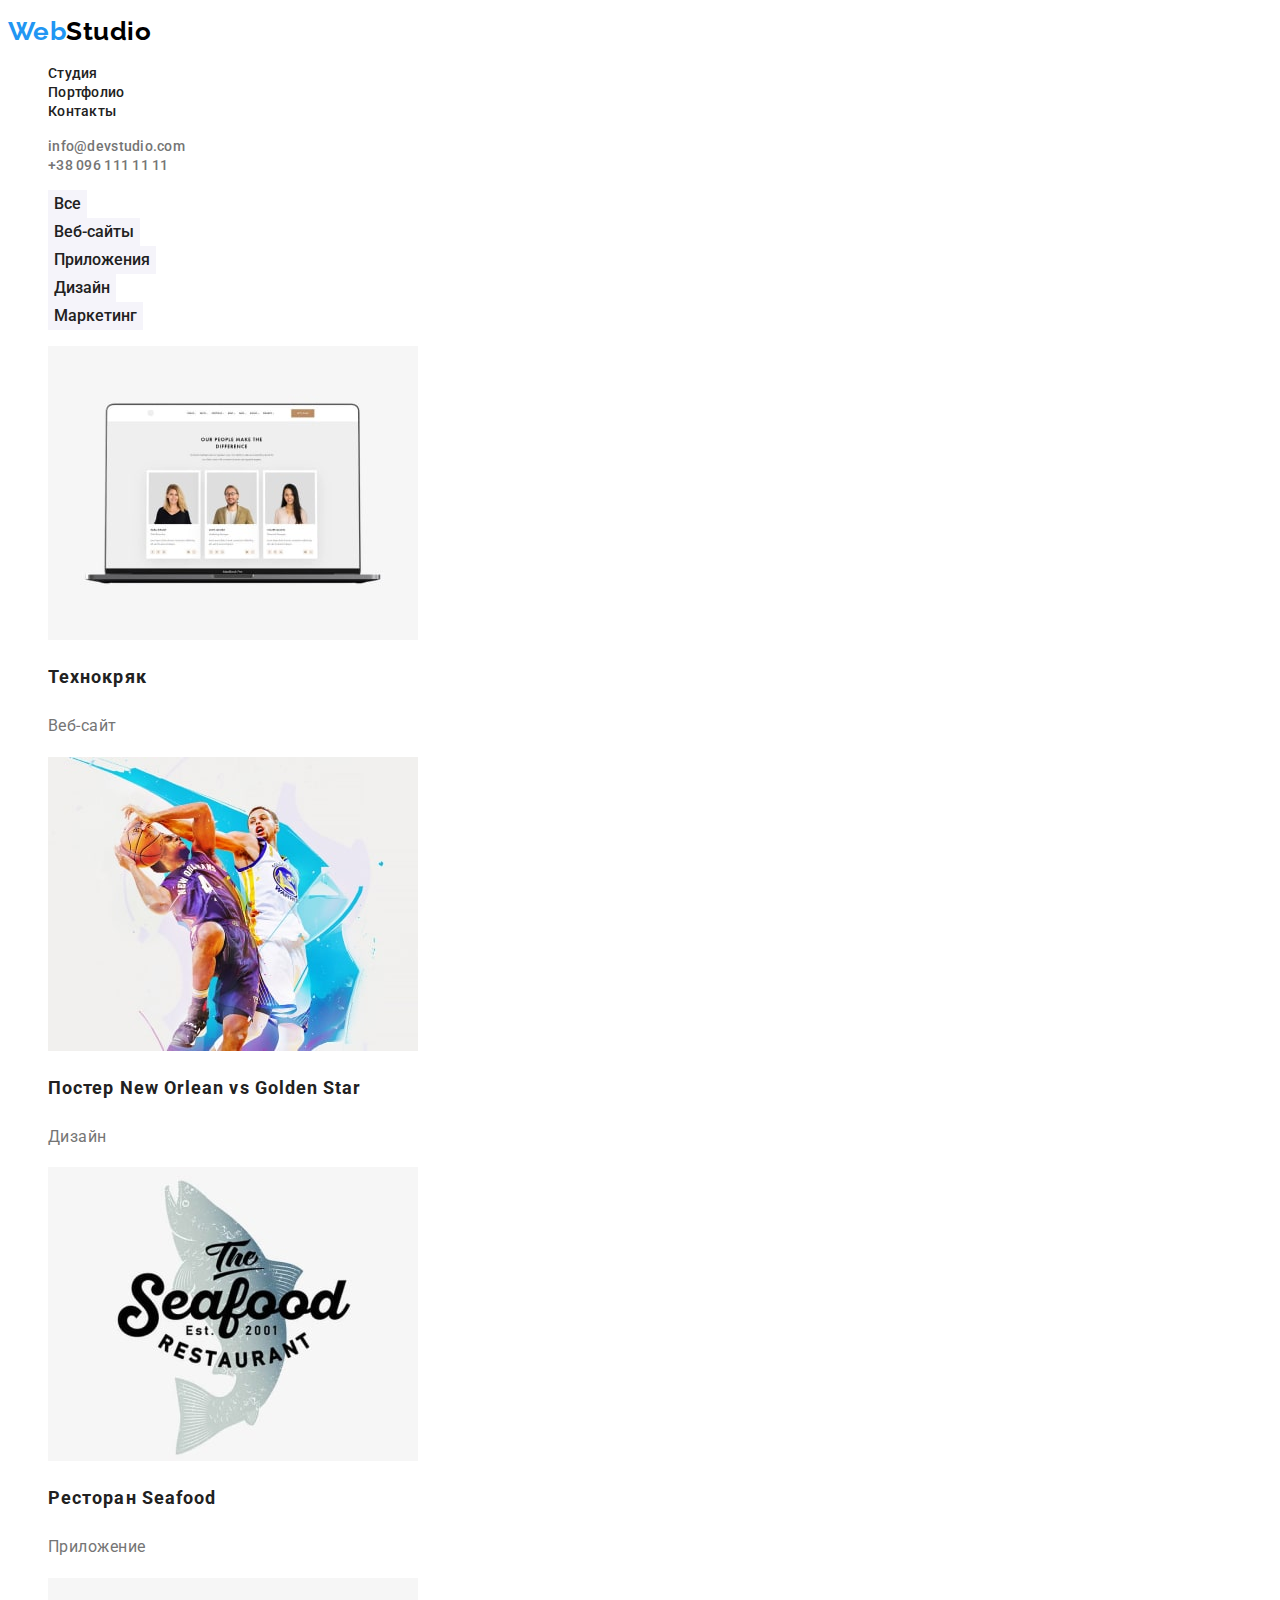
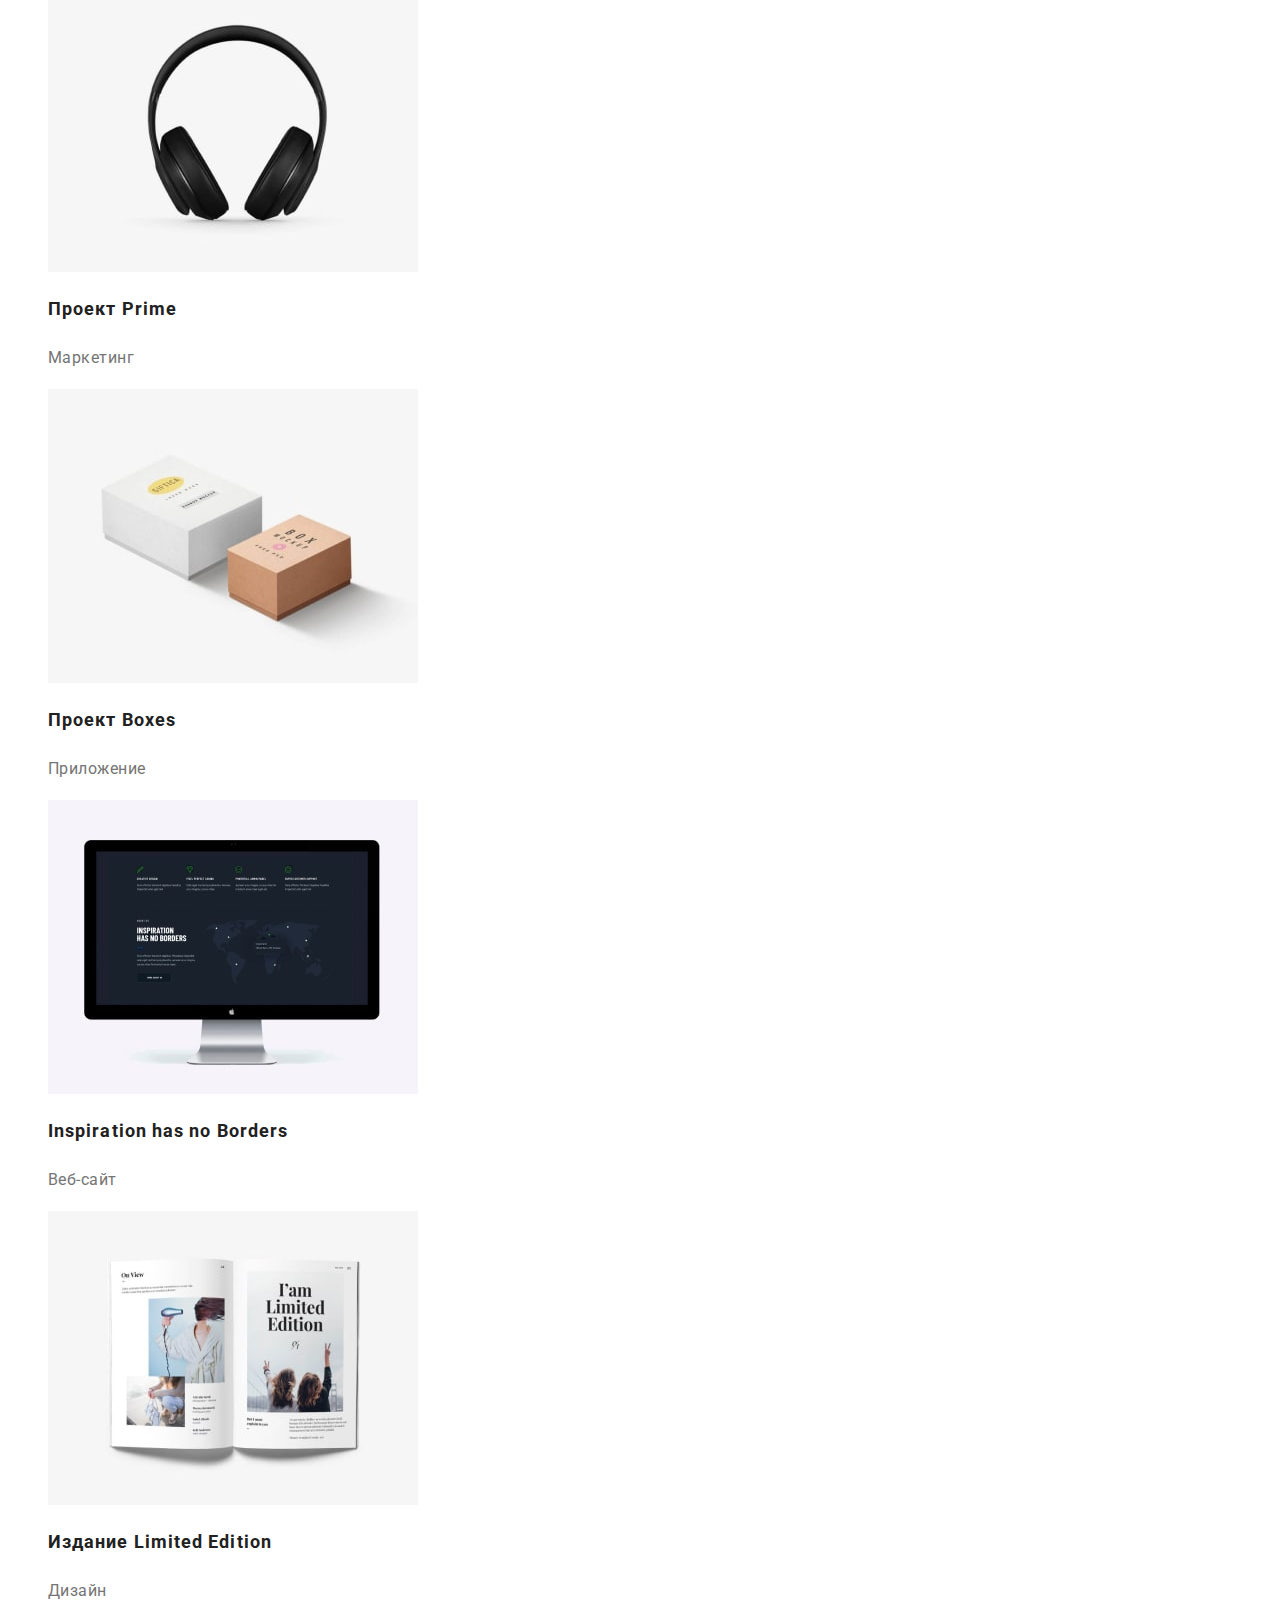
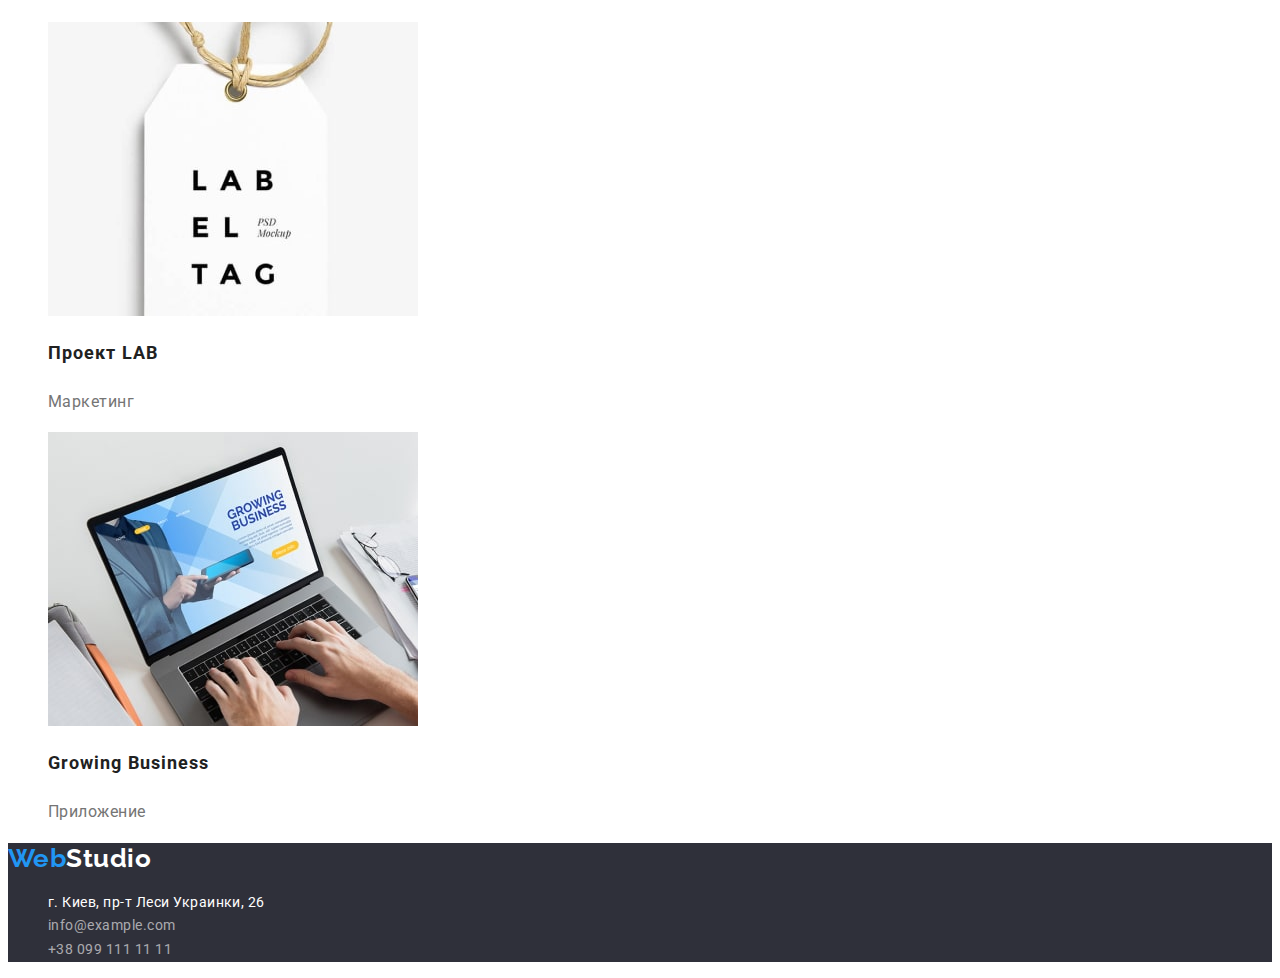
==== portfolio.html @ 2d64a1f2 "first commit" ====
<!DOCTYPE html>
<html lang="ru">
  <head>
    <meta charset="UTF-8" />
    <meta http-equiv="X-UA-Compatible" content="IE=edge" />
    <meta name="viewport" content="width=device-width, initial-scale=1.0" />
    <title lang="en">WebStudio</title>
    <link rel="preconnect" href="https://fonts.googleapis.com" />
    <link rel="preconnect" href="https://fonts.gstatic.com" crossorigin />
    <link
      href="https://fonts.googleapis.com/css2?family=Raleway:wght@700&family=Roboto:wght@400;500;700;900&display=swap"
      rel="stylesheet"
    />
    <link rel="stylesheet" href="./css/styles.css" />
  </head>

  <body>
    <!-- Header of the Website -->
    <header>
      <p>
        <a href="./index.html" class="logo"> Web<span class="top">Studio</span></a>
      </p>
      <nav>
        <ul class="site-nav list">
          <li><a href="./index.html" class="link"> Студия </a></li>
          <li><a href="./portfolio.html" class="link"> Портфолио </a></li>
          <li><a href="./" class="link"> Контакты </a></li>
        </ul>
      </nav>

      <ul class="contact list">
        <li><a href="mailto:info@devstudio.com" class="contact-email"> info@devstudio.com </a></li>
        <li><a href="tel:+380961111111" class="contact-number"> +38 096 111 11 11 </a></li>
      </ul>
    </header>

    <!-- Gallery -->
    <main>
      <section>
        <h1 hidden>Gallery</h1>
        <ul class="list">
          <li><button type="button" class="filter">Все</button></li>
          <li><button type="button" class="filter">Веб-сайты</button></li>
          <li><button type="button" class="filter">Приложения</button></li>
          <li><button type="button" class="filter">Дизайн</button></li>
          <li><button type="button" class="filter">Маркетинг</button></li>
        </ul>

        <ul class="list">
          <li>
            <a href="">
              <img
                src="./images/portfolio/img1.jpg"
                alt="открыт вебсайт технокряк"
                width="370"
                height="294"
              />
              <h2 class="title">Технокряк</h2>
              <p class="text">Веб-сайт</p>
            </a>
          </li>

          <li>
            <a href="">
              <img
                src="./images/portfolio/img2.jpg"
                alt="два парня играют баскетбол"
                width="370"
                height="294"
              />
              <h2 class="title">Постер New Orlean vs Golden Star</h2>
              <p class="text">Дизайн</p>
            </a>
          </li>

          <li>
            <a href="">
              <img
                src="./images/portfolio/img3.jpg"
                alt="лого ресторана Seafood"
                width="370"
                height="294"
              />
              <h2 class="title">Ресторан Seafood</h2>
              <p class="text">Приложение</p>
            </a>
          </li>

          <li>
            <a href="">
              <img src="./images/portfolio/img4.jpg" alt="наушники" width="370" height="294" />
              <h2 class="title">Проект Prime</h2>
              <p class="text">Маркетинг</p>
            </a>
          </li>

          <li>
            <a href="">
              <img
                src="./images/portfolio/img5.jpg"
                alt="две коробки лежит на столе"
                width="370"
                height="294"
              />
              <h2 class="title">Проект Boxes</h2>
              <p class="text">Приложение</p>
            </a>
          </li>

          <li>
            <a href="">
              <img
                src="./images/portfolio/img6.jpg"
                alt="большой компютерный монитор"
                width="370"
                height="294"
              />
              <h2 class="title">Inspiration has no Borders</h2>
              <p class="text">Веб-сайт</p>
            </a>
          </li>

          <li>
            <a href="">
              <img
                src="./images/portfolio/img7.jpg"
                alt="открытый журнал"
                width="370"
                height="294"
              />
              <h2 class="title">Издание Limited Edition</h2>
              <p class="text">Дизайн</p>
            </a>
          </li>

          <li>
            <a href="">
              <img
                src="./images/portfolio/img8.jpg"
                alt="бирочка на которой написано label tag"
                width="370"
                height="294"
              />
              <h2 class="title">Проект LAB</h2>
              <p class="text">Маркетинг</p>
            </a>
          </li>

          <li>
            <a href="">
              <img
                src="./images/portfolio/img9.jpg"
                alt="открыт компютер с вебсайтом"
                width="370"
                height="294"
              />
              <h2 class="title">Growing Business</h2>
              <p class="text">Приложение</p>
            </a>
          </li>
        </ul>
      </section>
    </main>

    <!-- Footer -->
    <footer>
      <p>
        <a href="./" class="logo">Web<span class="bottom">Studio</span></a>
      </p>
      <address class="address">
        <ul class="list">
          <li>
            <a
              href="https://goo.gl/maps/MJPscDKZtw9Yv2bZ9"
              class="address-location"
              target="_blank"
            >
              г. Киев, пр-т Леси Украинки, 26
            </a>
          </li>
          <li><a href="mailto:info@example.com" class="address-email"> info@example.com </a></li>
          <li><a href="tel:+380991111111" class="address-number"> +38 099 111 11 11 </a></li>
        </ul>
      </address>
    </footer>
  </body>
</html>
---- css/styles.css ----
/* main text color black: #212121; */
/* secondary text color grey: #757575 */
/* white text color: #FFFFFF; */
/* blue accent text color: #2196F3 */
/* black Studio text color: #000000 */
/* phone number and email footer text color: rgba(255, 255, 255, 0.6); */
/* background color grey: #F5F4FA; */
/* background footer and hero color: #2F303A; */

:root {
  --primary-text-color: #212121;
  --secondary-text-color: #757575;
  --black-text-color: #000000;
  --accent-blue-color: #2196f3;
  --footer-text-color: rgba(255, 255, 255, 0.6);
  --white-color: #ffffff;
  --secondary-dark-bcg-color: #2f303a;
  --third-bcg-color: #f5f4fa;
}

body {
  background-color: var(--white-color);
  color: var(--primary-text-color);
  font-family: Roboto, sans-serif;
  letter-spacing: 0.03em;
}

/* General Styles */
.list {
  list-style: none;
}

/* Logo */
.logo {
  color: var(--accent-blue-color);
  font-family: Raleway, sans-serif;
  font-weight: 700;
  font-size: 26px;
  line-height: 1.2;
  text-decoration: none;
}
.logo .top {
  color: var(--black-text-color);
}
.logo .bottom {
  color: var(--white-color);
}

/* Site Navigation */
.site-nav .link {
  color: var(--primary-text-color);
  font-weight: 500;
  font-size: 14px;
  line-height: 1.14;
  letter-spacing: 0.02em;
  text-decoration: none;
}
.site-nav .link:hover,
.site-nav .link:focus {
  color: var(--accent-blue-color);
}
.site-nav .link.current {
  color: var(--accent-blue-color);
}

/* Contact Info Header */
.contact-email,
.contact-number {
  color: var(--secondary-text-color);
  font-weight: 500;
  font-size: 14px;
  line-height: 1.14;
  letter-spacing: 0.02em;
  text-decoration: none;
}
.contact-email:hover,
.contact-number:hover {
  color: var(--accent-blue-color);
}
.contact-email:focus,
.contact-number:focus {
  color: var(--accent-blue-color);
}

/* Hero */
.hero {
  background-color: var(--secondary-dark-bcg-color);
}
.hero-title {
  color: var(--white-color);
  font-weight: 900;
  font-size: 44px;
  line-height: 1.36;
  text-align: center;
  letter-spacing: 0.06em;
  text-transform: uppercase;
}

/* Button */
.button {
  background-color: var(--accent-blue-color);
  color: var(--white-color);
  font-family: inherit;
  font-weight: 700;
  font-size: 16px;
  line-height: 1.87;
  text-align: center;
  letter-spacing: 0.06em;
  cursor: pointer;
}

.button:hover,
.button:focus {
  background-color: #188ce8;
}

button {
  border: none;
}

/* Features */
.features .text {
  color: var(--secondary-text-color);
  font-size: 14px;
  line-height: 1.71;
}

.features-title {
  font-weight: 700;
  font-size: 14px;
  line-height: 1.14;
  text-transform: uppercase;
}

.hidden-element {
  width: 1px;
  height: 1px;
  overflow: hidden;
  margin: 0;
  padding: 0;
  opacity: 0;
  margin-top: -1px;
}

/* Our Team */
.team {
  background-color: var(--third-bcg-color);
}
.team .text {
  color: var(--secondary-text-color);
  font-size: 16px;
  line-height: 1.18;
}
.team-name {
  font-weight: 500;
  font-size: 16px;
  line-height: 1.18;
}

/* H2 Headings */
.section-title {
  font-weight: 700;
  font-size: 36px;
  line-height: 1.16;
  text-align: center;
}

/* Footer */
footer {
  background-color: var(--secondary-dark-bcg-color);
}
.address-location {
  color: var(--white-color);
  font-size: 14px;
  line-height: 1.71;
  font-style: normal;
  text-decoration: none;
}
.address-email,
.address-number {
  color: var(--footer-text-color);
  font-size: 14px;
  line-height: 1.71;
  font-style: normal;
}
.address-email:hover,
.address-number:hover {
  color: var(--accent-blue-color);
}
.address-email:focus,
.address-number:focus {
  color: var(--accent-blue-color);
}

/* Portfolio */
a {
  text-decoration: none;
}

/* Filter buttons */
.filter {
  background-color: var(--third-bcg-color);
  color: var(--primary-text-color);
  font-family: inherit;
  cursor: pointer;
  font-weight: 500;
  font-size: 16px;
  line-height: 1.62;
  text-align: center;
}

.filter:hover,
.filter:focus {
  background-color: var(--accent-blue-color);
  color: var(--white-color);
}

.text {
  color: var(--secondary-text-color);
  font-size: 16px;
  line-height: 1.87;
}

.title {
  color: var(--primary-text-color);
  font-weight: 700;
  font-size: 18px;
  line-height: 2;
  letter-spacing: 0.06em;
}
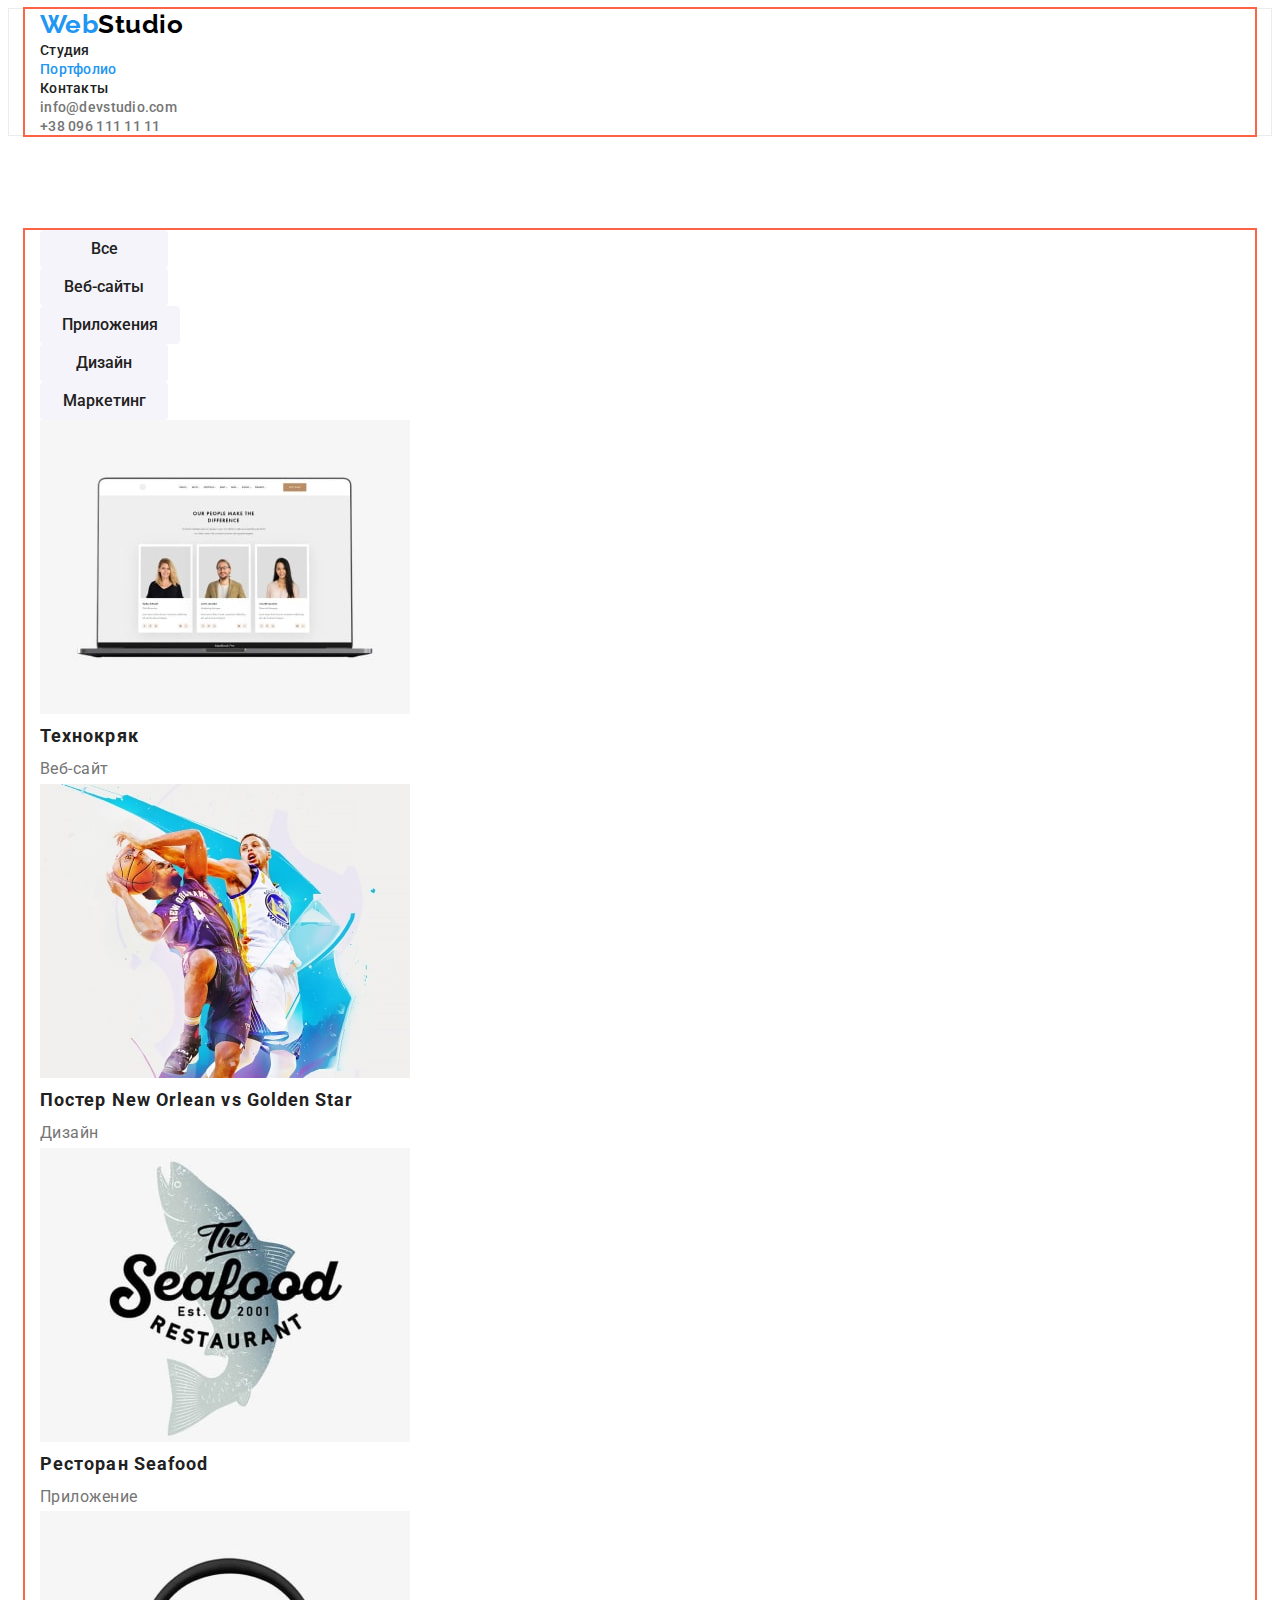
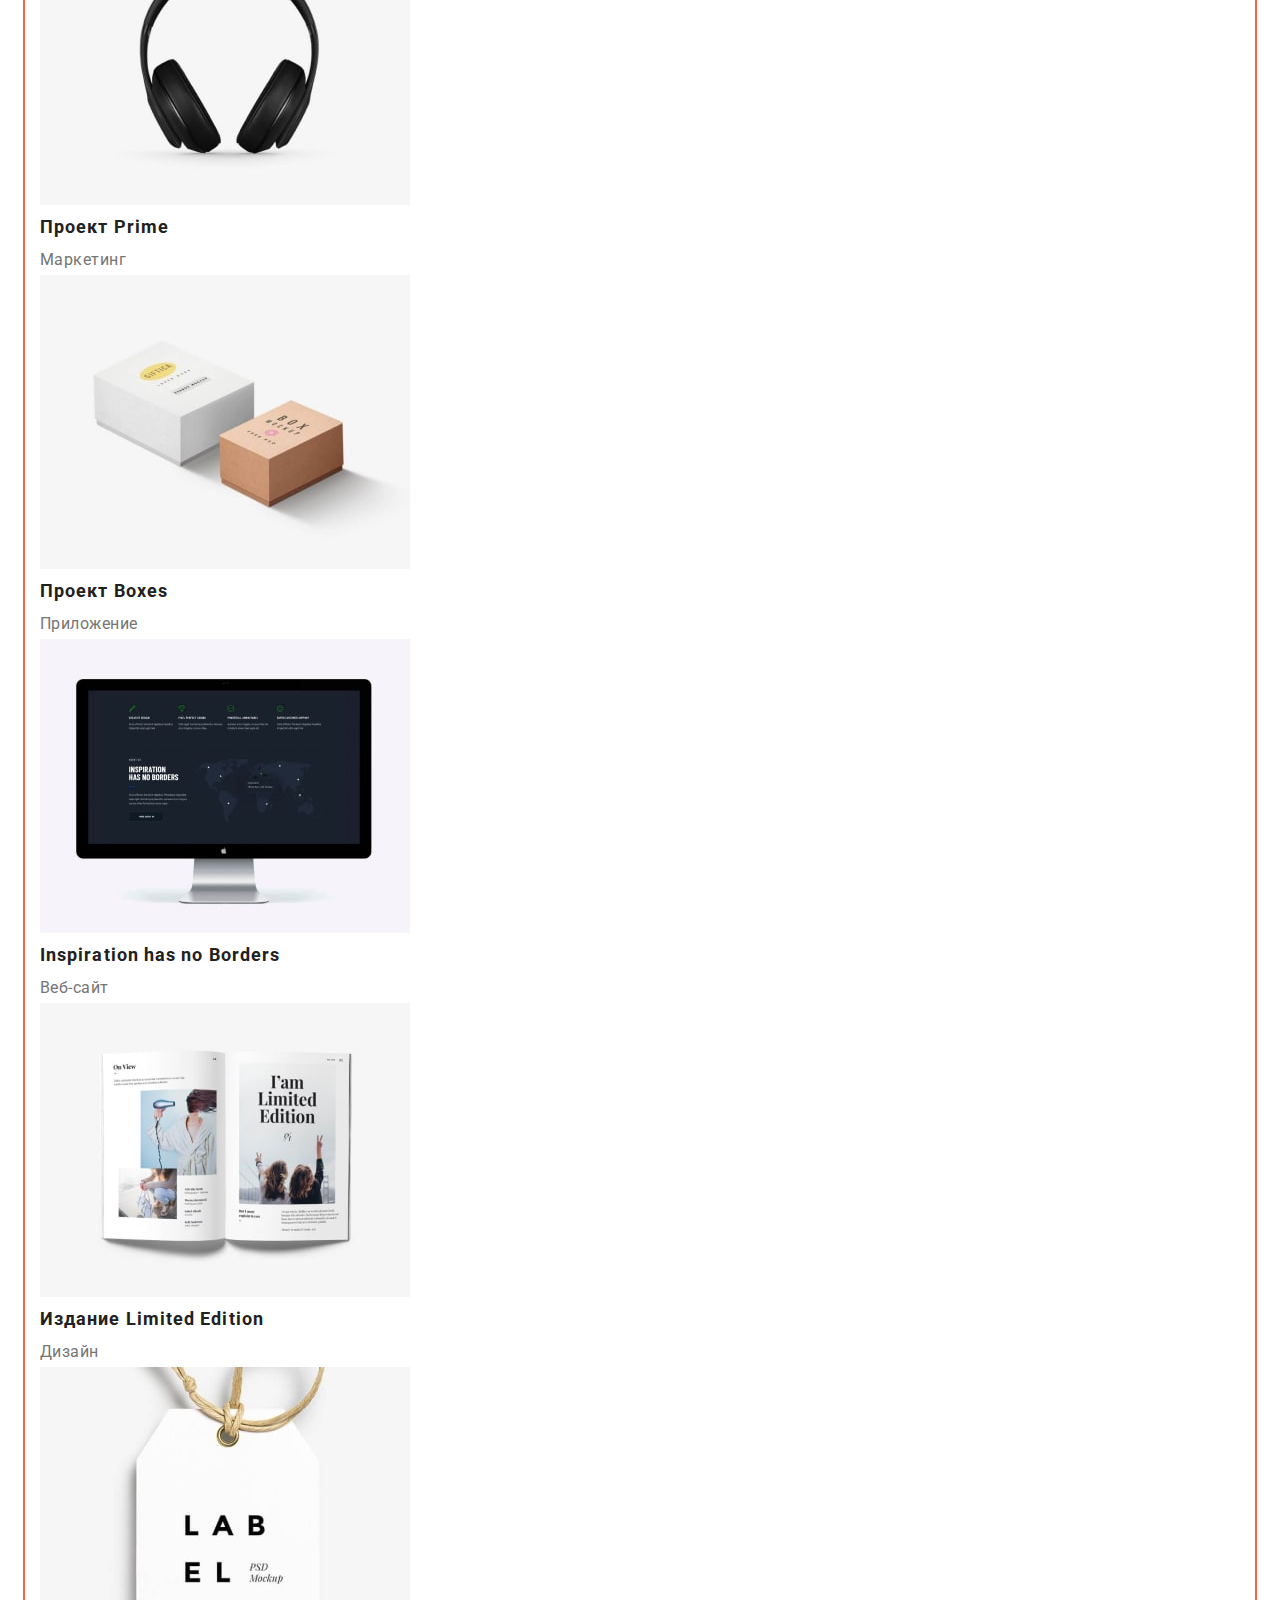
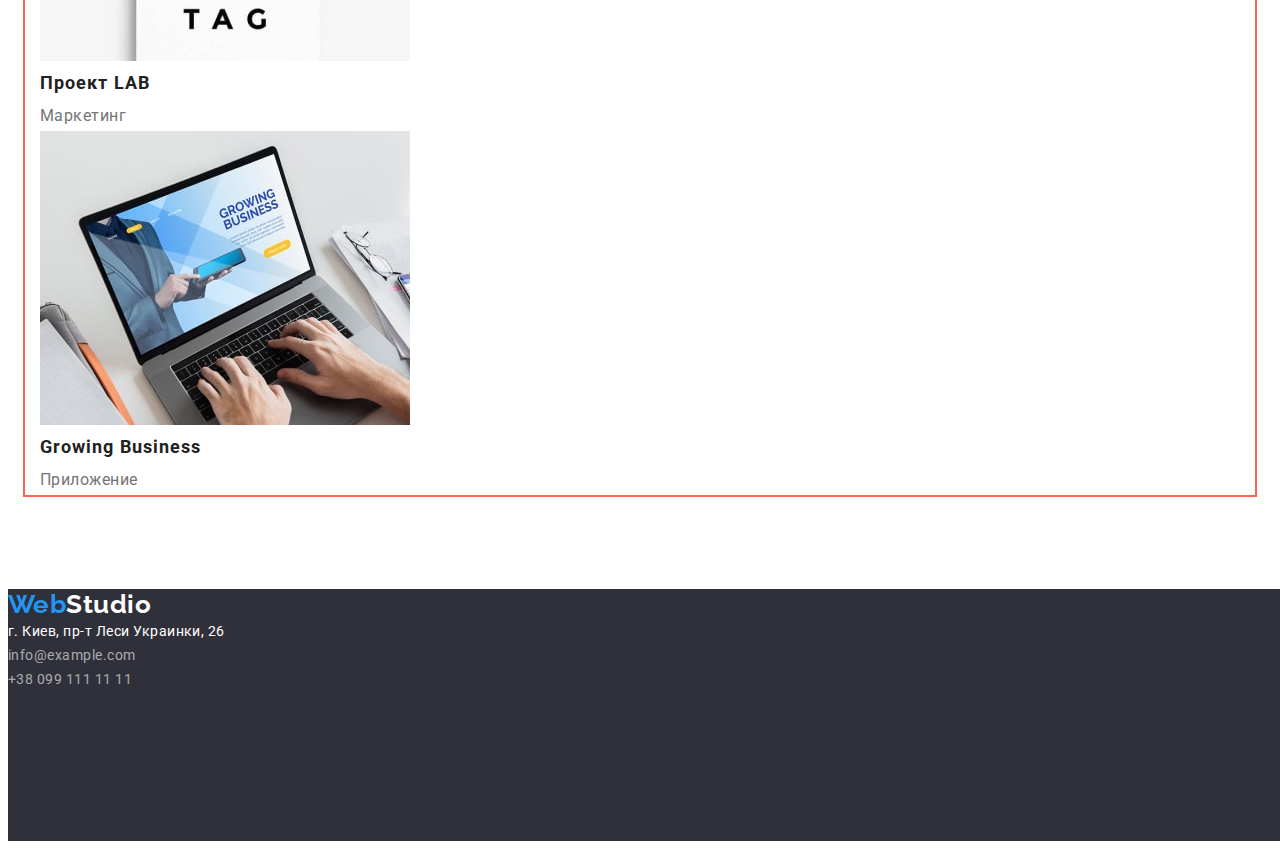
==== commit 82778513: "Add block model elements of geometry" ====
--- a/portfolio.html
+++ b/portfolio.html
@@ -17,148 +17,154 @@
   <body>
     <!-- Header of the Website -->
     <header>
-      <p>
-        <a href="./index.html" class="logo"> Web<span class="top">Studio</span></a>
-      </p>
-      <nav>
-        <ul class="site-nav list">
-          <li><a href="./index.html" class="link"> Студия </a></li>
-          <li><a href="./portfolio.html" class="link"> Портфолио </a></li>
-          <li><a href="./" class="link"> Контакты </a></li>
+      <div class="container">
+        <p>
+          <a href="./index.html" class="logo"> Web<span class="top">Studio</span></a>
+        </p>
+        <nav>
+          <ul class="site-nav list">
+            <li><a href="./index.html" class="link"> Студия </a></li>
+            <li><a href="./portfolio.html" class="link current"> Портфолио </a></li>
+            <li><a href="./" class="link"> Контакты </a></li>
+          </ul>
+        </nav>
+
+        <ul class="contact list">
+          <li>
+            <a href="mailto:info@devstudio.com" class="contact-email"> info@devstudio.com </a>
+          </li>
+          <li><a href="tel:+380961111111" class="contact-number"> +38 096 111 11 11 </a></li>
         </ul>
-      </nav>
-
-      <ul class="contact list">
-        <li><a href="mailto:info@devstudio.com" class="contact-email"> info@devstudio.com </a></li>
-        <li><a href="tel:+380961111111" class="contact-number"> +38 096 111 11 11 </a></li>
-      </ul>
+      </div>
     </header>
 
     <!-- Gallery -->
     <main>
-      <section>
-        <h1 hidden>Gallery</h1>
-        <ul class="list">
-          <li><button type="button" class="filter">Все</button></li>
-          <li><button type="button" class="filter">Веб-сайты</button></li>
-          <li><button type="button" class="filter">Приложения</button></li>
-          <li><button type="button" class="filter">Дизайн</button></li>
-          <li><button type="button" class="filter">Маркетинг</button></li>
-        </ul>
+      <section class="section">
+        <div class="container">
+          <h1 hidden>Gallery</h1>
+          <ul class="list">
+            <li><button type="button" class="filter">Все</button></li>
+            <li><button type="button" class="filter">Веб-сайты</button></li>
+            <li><button type="button" class="filter">Приложения</button></li>
+            <li><button type="button" class="filter">Дизайн</button></li>
+            <li><button type="button" class="filter">Маркетинг</button></li>
+          </ul>
 
-        <ul class="list">
-          <li>
-            <a href="">
-              <img
-                src="./images/portfolio/img1.jpg"
-                alt="открыт вебсайт технокряк"
-                width="370"
-                height="294"
-              />
-              <h2 class="title">Технокряк</h2>
-              <p class="text">Веб-сайт</p>
-            </a>
-          </li>
+          <ul class="list">
+            <li>
+              <a href="">
+                <img
+                  src="./images/portfolio/img1.jpg"
+                  alt="открыт вебсайт технокряк"
+                  width="370"
+                  height="294"
+                />
+                <h2 class="title">Технокряк</h2>
+                <p class="text">Веб-сайт</p>
+              </a>
+            </li>
 
-          <li>
-            <a href="">
-              <img
-                src="./images/portfolio/img2.jpg"
-                alt="два парня играют баскетбол"
-                width="370"
-                height="294"
-              />
-              <h2 class="title">Постер New Orlean vs Golden Star</h2>
-              <p class="text">Дизайн</p>
-            </a>
-          </li>
+            <li>
+              <a href="">
+                <img
+                  src="./images/portfolio/img2.jpg"
+                  alt="два парня играют баскетбол"
+                  width="370"
+                  height="294"
+                />
+                <h2 class="title">Постер New Orlean vs Golden Star</h2>
+                <p class="text">Дизайн</p>
+              </a>
+            </li>
 
-          <li>
-            <a href="">
-              <img
-                src="./images/portfolio/img3.jpg"
-                alt="лого ресторана Seafood"
-                width="370"
-                height="294"
-              />
-              <h2 class="title">Ресторан Seafood</h2>
-              <p class="text">Приложение</p>
-            </a>
-          </li>
+            <li>
+              <a href="">
+                <img
+                  src="./images/portfolio/img3.jpg"
+                  alt="лого ресторана Seafood"
+                  width="370"
+                  height="294"
+                />
+                <h2 class="title">Ресторан Seafood</h2>
+                <p class="text">Приложение</p>
+              </a>
+            </li>
 
-          <li>
-            <a href="">
-              <img src="./images/portfolio/img4.jpg" alt="наушники" width="370" height="294" />
-              <h2 class="title">Проект Prime</h2>
-              <p class="text">Маркетинг</p>
-            </a>
-          </li>
+            <li>
+              <a href="">
+                <img src="./images/portfolio/img4.jpg" alt="наушники" width="370" height="294" />
+                <h2 class="title">Проект Prime</h2>
+                <p class="text">Маркетинг</p>
+              </a>
+            </li>
 
-          <li>
-            <a href="">
-              <img
-                src="./images/portfolio/img5.jpg"
-                alt="две коробки лежит на столе"
-                width="370"
-                height="294"
-              />
-              <h2 class="title">Проект Boxes</h2>
-              <p class="text">Приложение</p>
-            </a>
-          </li>
+            <li>
+              <a href="">
+                <img
+                  src="./images/portfolio/img5.jpg"
+                  alt="две коробки лежит на столе"
+                  width="370"
+                  height="294"
+                />
+                <h2 class="title">Проект Boxes</h2>
+                <p class="text">Приложение</p>
+              </a>
+            </li>
 
-          <li>
-            <a href="">
-              <img
-                src="./images/portfolio/img6.jpg"
-                alt="большой компютерный монитор"
-                width="370"
-                height="294"
-              />
-              <h2 class="title">Inspiration has no Borders</h2>
-              <p class="text">Веб-сайт</p>
-            </a>
-          </li>
+            <li>
+              <a href="">
+                <img
+                  src="./images/portfolio/img6.jpg"
+                  alt="большой компютерный монитор"
+                  width="370"
+                  height="294"
+                />
+                <h2 class="title">Inspiration has no Borders</h2>
+                <p class="text">Веб-сайт</p>
+              </a>
+            </li>
 
-          <li>
-            <a href="">
-              <img
-                src="./images/portfolio/img7.jpg"
-                alt="открытый журнал"
-                width="370"
-                height="294"
-              />
-              <h2 class="title">Издание Limited Edition</h2>
-              <p class="text">Дизайн</p>
-            </a>
-          </li>
+            <li>
+              <a href="">
+                <img
+                  src="./images/portfolio/img7.jpg"
+                  alt="открытый журнал"
+                  width="370"
+                  height="294"
+                />
+                <h2 class="title">Издание Limited Edition</h2>
+                <p class="text">Дизайн</p>
+              </a>
+            </li>
 
-          <li>
-            <a href="">
-              <img
-                src="./images/portfolio/img8.jpg"
-                alt="бирочка на которой написано label tag"
-                width="370"
-                height="294"
-              />
-              <h2 class="title">Проект LAB</h2>
-              <p class="text">Маркетинг</p>
-            </a>
-          </li>
+            <li>
+              <a href="">
+                <img
+                  src="./images/portfolio/img8.jpg"
+                  alt="бирочка на которой написано label tag"
+                  width="370"
+                  height="294"
+                />
+                <h2 class="title">Проект LAB</h2>
+                <p class="text">Маркетинг</p>
+              </a>
+            </li>
 
-          <li>
-            <a href="">
-              <img
-                src="./images/portfolio/img9.jpg"
-                alt="открыт компютер с вебсайтом"
-                width="370"
-                height="294"
-              />
-              <h2 class="title">Growing Business</h2>
-              <p class="text">Приложение</p>
-            </a>
-          </li>
-        </ul>
+            <li>
+              <a href="">
+                <img
+                  src="./images/portfolio/img9.jpg"
+                  alt="открыт компютер с вебсайтом"
+                  width="370"
+                  height="294"
+                />
+                <h2 class="title">Growing Business</h2>
+                <p class="text">Приложение</p>
+              </a>
+            </li>
+          </ul>
+        </div>
       </section>
     </main>
 
--- a/css/styles.css
+++ b/css/styles.css
@@ -28,6 +28,19 @@
 /* General Styles */
 .list {
   list-style: none;
+  padding: 0;
+  margin: 0;
+}
+
+h1,
+h2,
+h3,
+h4,
+h5,
+h6,
+p {
+  margin-top: 0;
+  margin-bottom: 0;
 }
 
 /* Logo */
@@ -46,6 +59,39 @@
   color: var(--white-color);
 }
 
+/* Header */
+header {
+  border: 1px solid #ececec;
+}
+
+.container {
+  margin-left: auto;
+  margin-right: auto;
+  width: 1200px;
+  padding-left: 15px;
+  padding-right: 15px;
+
+  outline: 2px solid tomato;
+}
+
+.contact-email,
+.contact-number {
+  color: var(--secondary-text-color);
+  font-weight: 500;
+  font-size: 14px;
+  line-height: 1.14;
+  letter-spacing: 0.02em;
+  text-decoration: none;
+}
+.contact-email:hover,
+.contact-number:hover {
+  color: var(--accent-blue-color);
+}
+.contact-email:focus,
+.contact-number:focus {
+  color: var(--accent-blue-color);
+}
+
 /* Site Navigation */
 .site-nav .link {
   color: var(--primary-text-color);
@@ -63,30 +109,17 @@
   color: var(--accent-blue-color);
 }
 
-/* Contact Info Header */
-.contact-email,
-.contact-number {
-  color: var(--secondary-text-color);
-  font-weight: 500;
-  font-size: 14px;
-  line-height: 1.14;
-  letter-spacing: 0.02em;
-  text-decoration: none;
-}
-.contact-email:hover,
-.contact-number:hover {
-  color: var(--accent-blue-color);
-}
-.contact-email:focus,
-.contact-number:focus {
-  color: var(--accent-blue-color);
-}
-
 /* Hero */
 .hero {
+  text-align: center;
+  width: 1600px;
+  height: 600px;
+  margin-left: auto;
+  margin-right: auto;
   background-color: var(--secondary-dark-bcg-color);
 }
 .hero-title {
+  padding: 200px 452px 30px 452px;
   color: var(--white-color);
   font-weight: 900;
   font-size: 44px;
@@ -97,9 +130,20 @@
 }
 
 /* Button */
+
+button {
+  border: none;
+}
+
 .button {
+  display: inline-block;
+  min-width: 200px;
+  border-radius: 4px;
+  padding: 10px 32px;
+
   background-color: var(--accent-blue-color);
   color: var(--white-color);
+
   font-family: inherit;
   font-weight: 700;
   font-size: 16px;
@@ -114,8 +158,14 @@
   background-color: #188ce8;
 }
 
-button {
-  border: none;
+/* Section class for Features, What we do, Our Team, Portfolio*/
+.section {
+  padding-top: 94px;
+  padding-bottom: 94px;
+}
+
+.section.no-padding {
+  padding-top: 0;
 }
 
 /* Features */
@@ -146,19 +196,23 @@
 .team {
   background-color: var(--third-bcg-color);
 }
+
+.team-name {
+  font-weight: 500;
+  font-size: 16px;
+  line-height: 1.18;
+}
+
 .team .text {
   color: var(--secondary-text-color);
-  font-size: 16px;
-  line-height: 1.18;
-}
-.team-name {
-  font-weight: 500;
   font-size: 16px;
   line-height: 1.18;
 }
 
 /* H2 Headings */
 .section-title {
+  margin-bottom: 50px;
+
   font-weight: 700;
   font-size: 36px;
   line-height: 1.16;
@@ -168,7 +222,12 @@
 /* Footer */
 footer {
   background-color: var(--secondary-dark-bcg-color);
-}
+  margin-left: auto;
+  margin-right: auto;
+  width: 1600px;
+  height: 252px;
+}
+
 .address-location {
   color: var(--white-color);
   font-size: 14px;
@@ -199,6 +258,11 @@
 
 /* Filter buttons */
 .filter {
+  display: inline-block;
+  min-width: 128px;
+  border-radius: 4px;
+  padding: 6px 22px;
+
   background-color: var(--third-bcg-color);
   color: var(--primary-text-color);
   font-family: inherit;
@@ -215,12 +279,6 @@
   color: var(--white-color);
 }
 
-.text {
-  color: var(--secondary-text-color);
-  font-size: 16px;
-  line-height: 1.87;
-}
-
 .title {
   color: var(--primary-text-color);
   font-weight: 700;
@@ -228,3 +286,9 @@
   line-height: 2;
   letter-spacing: 0.06em;
 }
+
+.text {
+  color: var(--secondary-text-color);
+  font-size: 16px;
+  line-height: 1.87;
+}
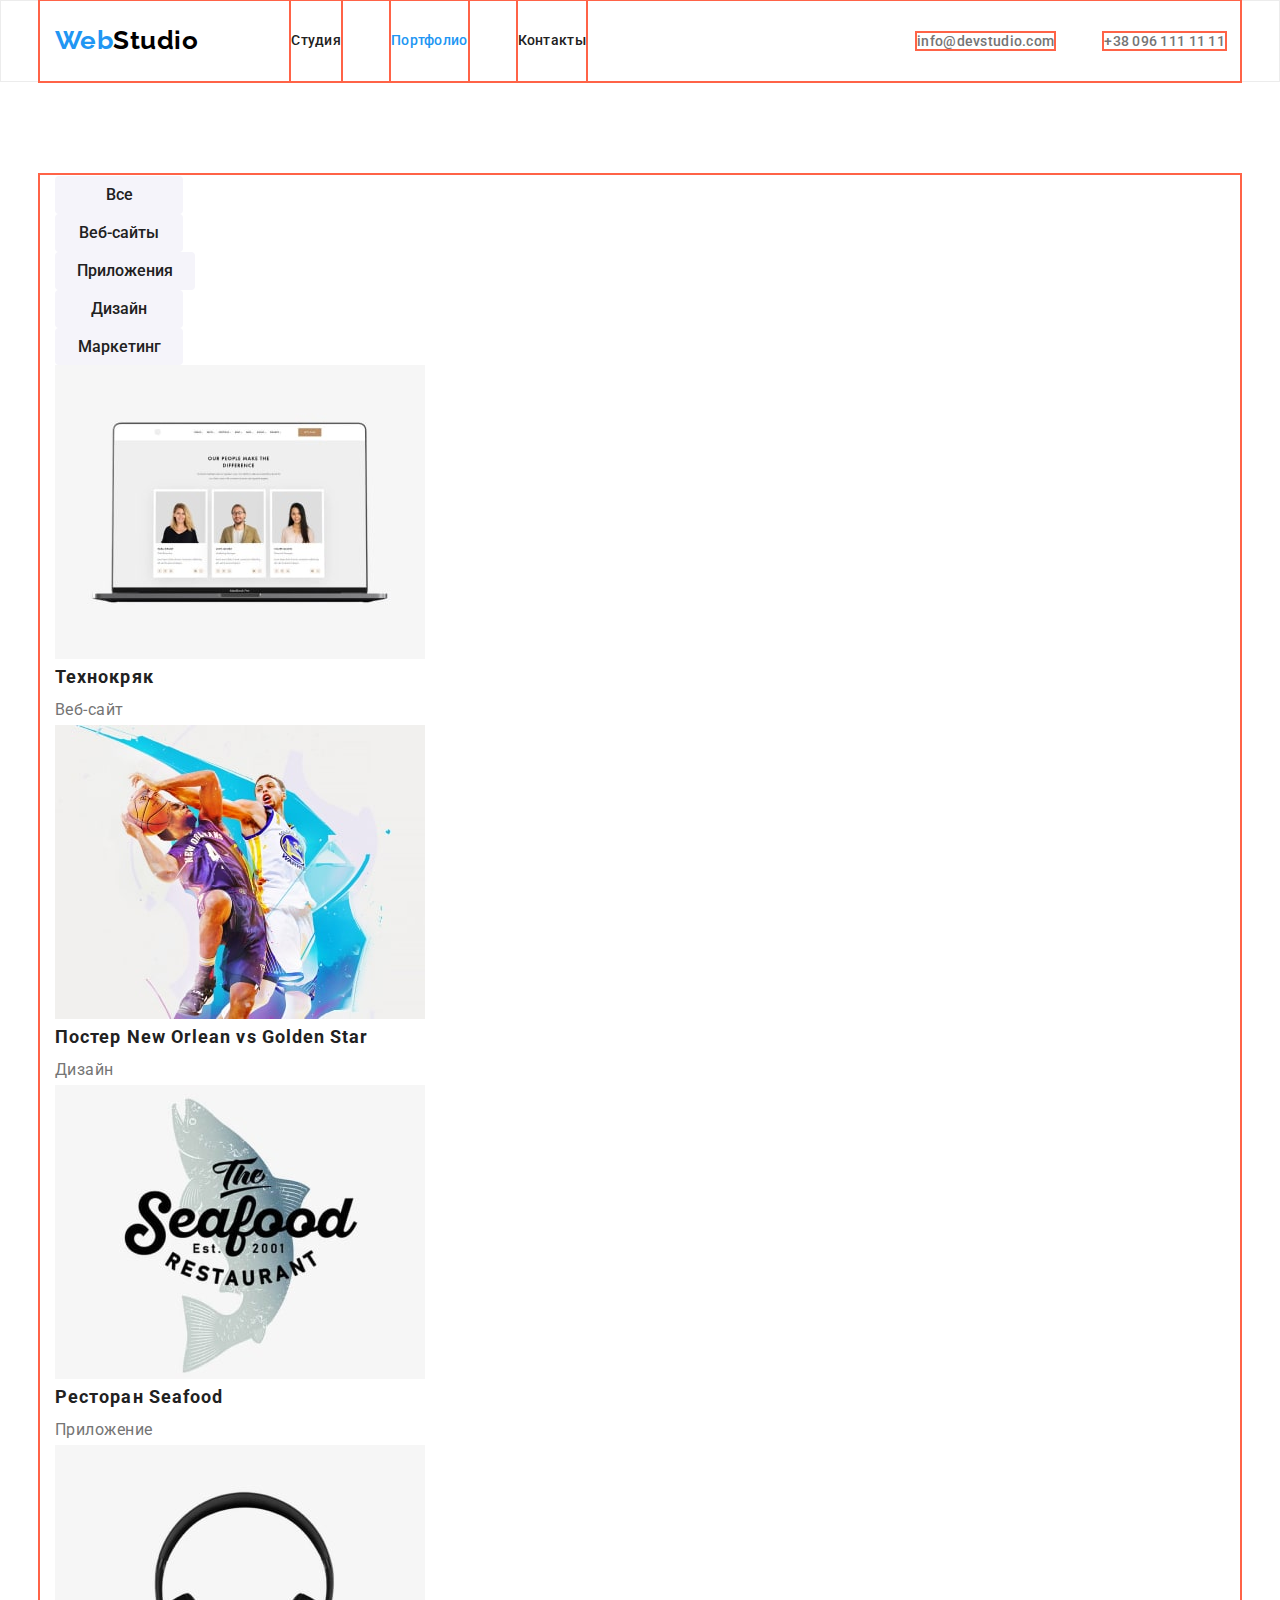
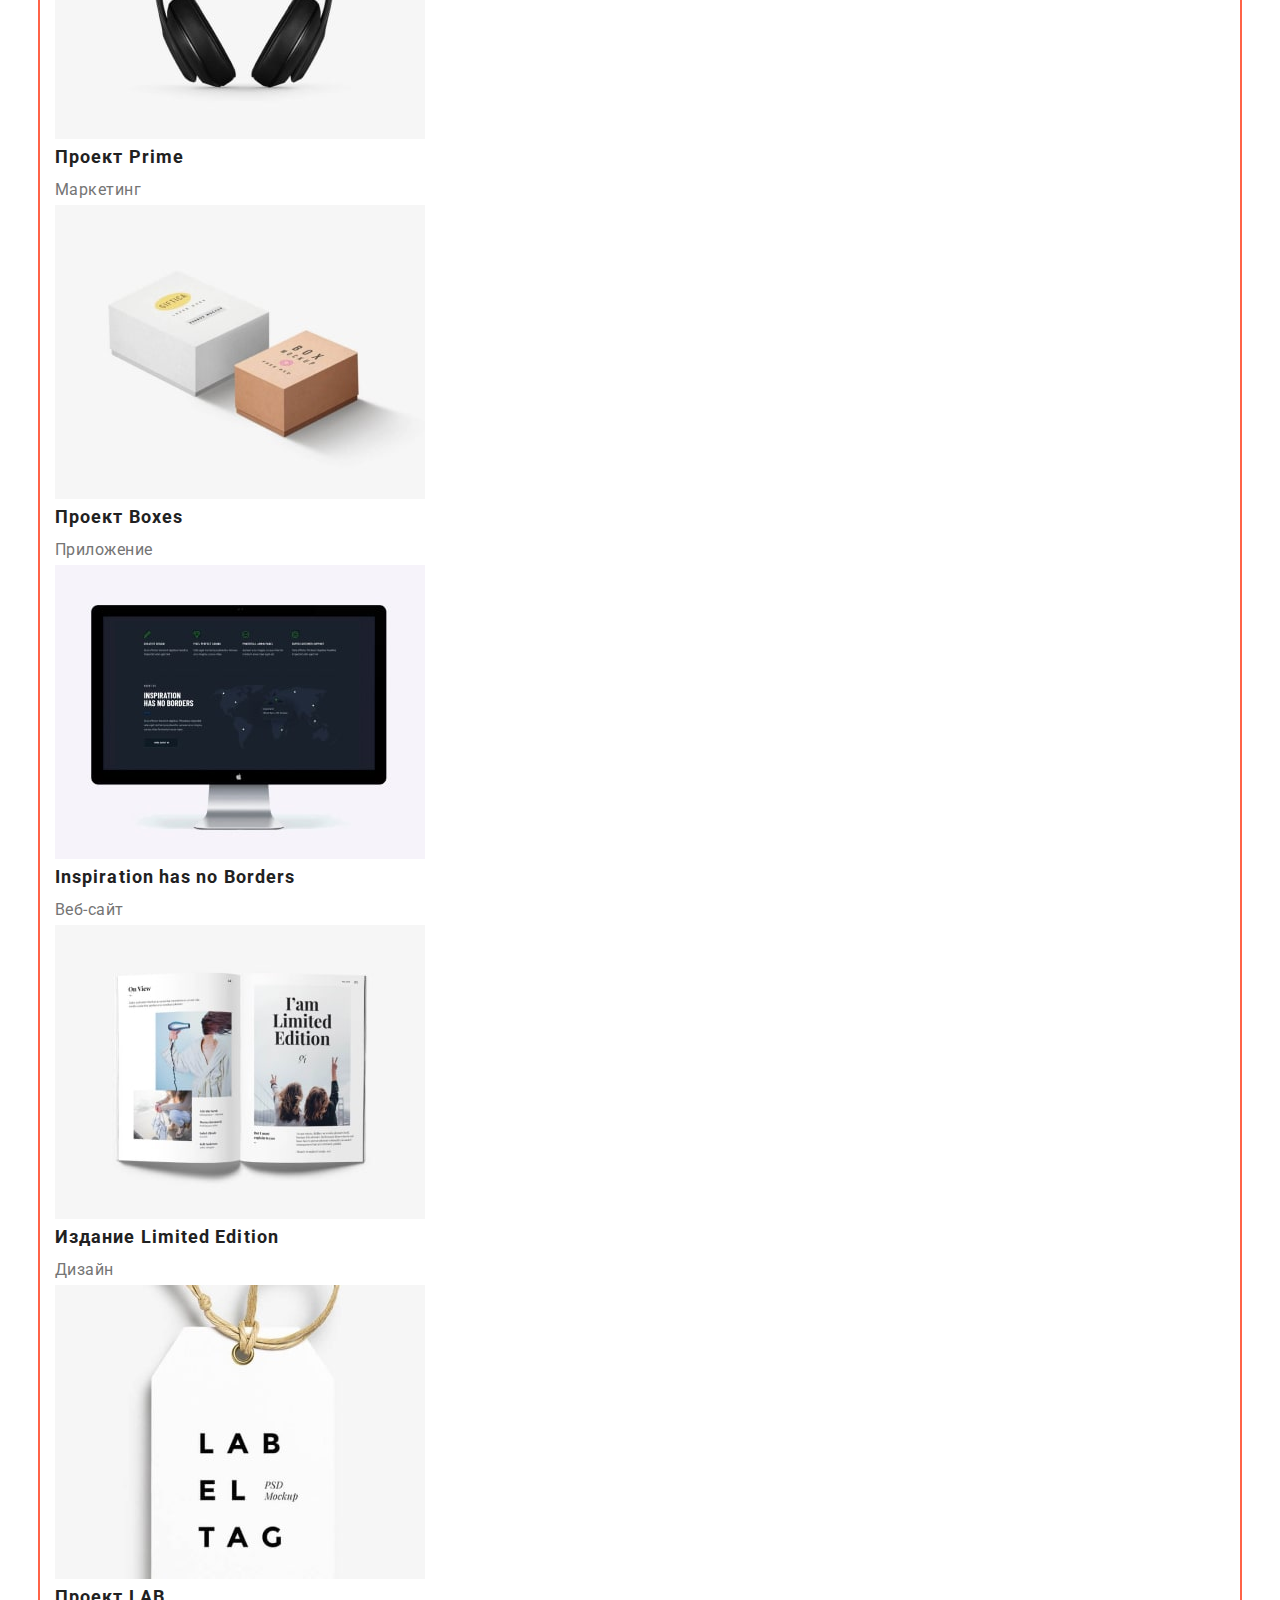
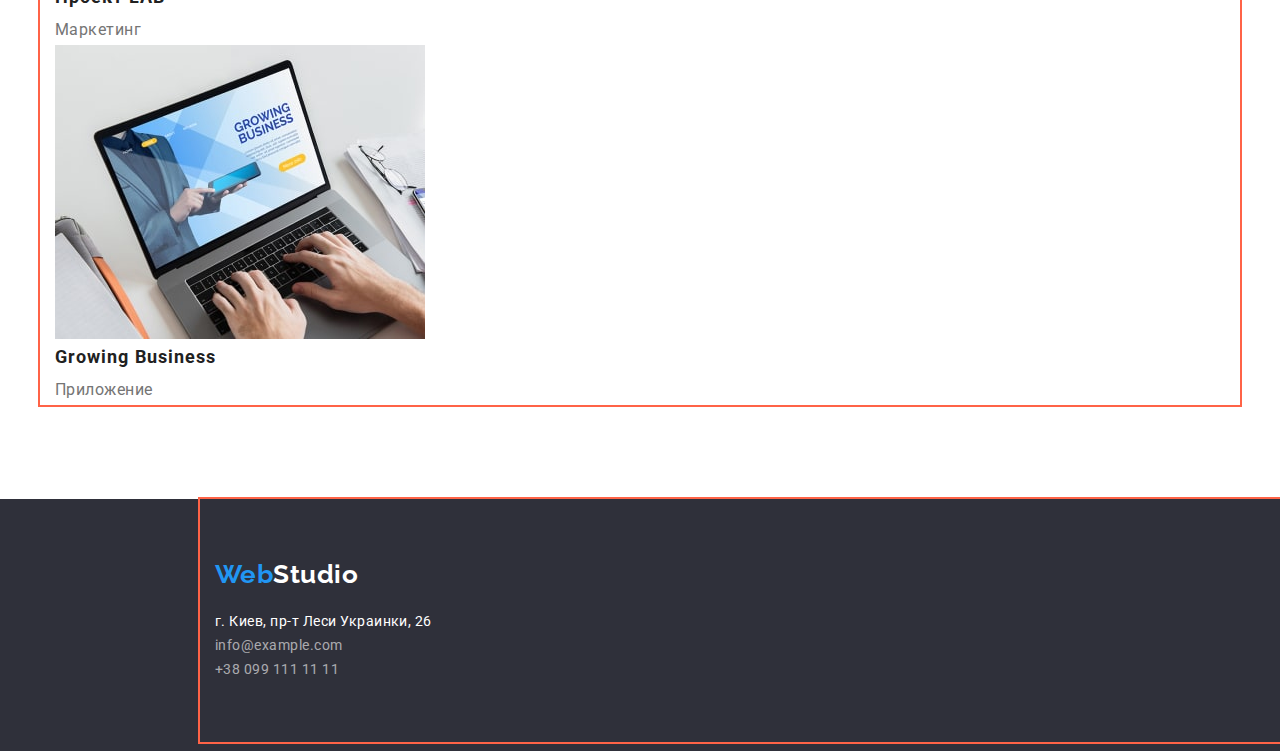
==== commit d93e03fd: "Flexbox settings to index.html file" ====
--- a/portfolio.html
+++ b/portfolio.html
@@ -11,29 +11,38 @@
       href="https://fonts.googleapis.com/css2?family=Raleway:wght@700&family=Roboto:wght@400;500;700;900&display=swap"
       rel="stylesheet"
     />
+    <link
+      rel="stylesheet"
+      href="https://cdnjs.cloudflare.com/ajax/libs/modern-normalize/1.1.0/modern-normalize.css"
+      integrity="sha512-Y0MM+V6ymRKN2zStTqzQ227DWhhp4Mzdo6gnlRnuaNCbc+YN/ZH0sBCLTM4M0oSy9c9VKiCvd4Jk44aCLrNS5Q=="
+      crossorigin="anonymous"
+      referrerpolicy="no-referrer"
+    />
     <link rel="stylesheet" href="./css/styles.css" />
   </head>
 
   <body>
     <!-- Header of the Website -->
     <header>
-      <div class="container">
+      <div class="container main-nav">
         <p>
           <a href="./index.html" class="logo"> Web<span class="top">Studio</span></a>
         </p>
         <nav>
           <ul class="site-nav list">
-            <li><a href="./index.html" class="link"> Студия </a></li>
-            <li><a href="./portfolio.html" class="link current"> Портфолио </a></li>
-            <li><a href="./" class="link"> Контакты </a></li>
+            <li class="item"><a href="./index.html" class="link"> Студия </a></li>
+            <li class="item"><a href="./portfolio.html" class="link current"> Портфолио </a></li>
+            <li class="item"><a href="./" class="link"> Контакты </a></li>
           </ul>
         </nav>
 
         <ul class="contact list">
-          <li>
+          <li class="item">
             <a href="mailto:info@devstudio.com" class="contact-email"> info@devstudio.com </a>
           </li>
-          <li><a href="tel:+380961111111" class="contact-number"> +38 096 111 11 11 </a></li>
+          <li class="item">
+            <a href="tel:+380961111111" class="contact-number"> +38 096 111 11 11 </a>
+          </li>
         </ul>
       </div>
     </header>
@@ -42,7 +51,7 @@
     <main>
       <section class="section">
         <div class="container">
-          <h1 hidden>Gallery</h1>
+          <h1 class="hidden-element">Gallery</h1>
           <ul class="list">
             <li><button type="button" class="filter">Все</button></li>
             <li><button type="button" class="filter">Веб-сайты</button></li>
@@ -170,24 +179,26 @@
 
     <!-- Footer -->
     <footer>
-      <p>
-        <a href="./" class="logo">Web<span class="bottom">Studio</span></a>
-      </p>
-      <address class="address">
-        <ul class="list">
-          <li>
-            <a
-              href="https://goo.gl/maps/MJPscDKZtw9Yv2bZ9"
-              class="address-location"
-              target="_blank"
-            >
-              г. Киев, пр-т Леси Украинки, 26
-            </a>
-          </li>
-          <li><a href="mailto:info@example.com" class="address-email"> info@example.com </a></li>
-          <li><a href="tel:+380991111111" class="address-number"> +38 099 111 11 11 </a></li>
-        </ul>
-      </address>
+      <div class="container bottom-address">
+        <p>
+          <a href="./" class="logo">Web<span class="bottom">Studio</span></a>
+        </p>
+        <address class="address">
+          <ul class="list">
+            <li>
+              <a
+                href="https://goo.gl/maps/MJPscDKZtw9Yv2bZ9"
+                class="address-location"
+                target="_blank"
+              >
+                г. Киев, пр-т Леси Украинки, 26
+              </a>
+            </li>
+            <li><a href="mailto:info@example.com" class="address-email"> info@example.com </a></li>
+            <li><a href="tel:+380991111111" class="address-number"> +38 099 111 11 11 </a></li>
+          </ul>
+        </address>
+      </div>
     </footer>
   </body>
 </html>
--- a/css/styles.css
+++ b/css/styles.css
@@ -16,6 +16,7 @@
   --white-color: #ffffff;
   --secondary-dark-bcg-color: #2f303a;
   --third-bcg-color: #f5f4fa;
+  --margin-gap: 30px;
 }
 
 body {
@@ -43,6 +44,12 @@
   margin-bottom: 0;
 }
 
+img {
+  display: block;
+  max-width: 100%;
+  height: auto;
+}
+
 /* Logo */
 .logo {
   color: var(--accent-blue-color);
@@ -74,6 +81,52 @@
   outline: 2px solid tomato;
 }
 
+/* Main-Nav */
+.main-nav {
+  display: flex;
+  align-items: center;
+}
+
+/* Site Navigation */
+.site-nav {
+  display: flex;
+  margin-left: 93px;
+}
+
+.site-nav .item + .item {
+  margin-left: 50px;
+}
+
+.site-nav .link {
+  display: block;
+  padding-top: 32px;
+  padding-bottom: 32px;
+
+  color: var(--primary-text-color);
+  font-weight: 500;
+  font-size: 14px;
+  line-height: 1.14;
+  letter-spacing: 0.02em;
+  text-decoration: none;
+}
+.site-nav .link:hover,
+.site-nav .link:focus {
+  color: var(--accent-blue-color);
+}
+.site-nav .link.current {
+  color: var(--accent-blue-color);
+}
+
+/* Contact */
+.contact {
+  display: flex;
+  margin-left: auto;
+}
+
+.contact .item + .item {
+  margin-left: 50px;
+}
+
 .contact-email,
 .contact-number {
   color: var(--secondary-text-color);
@@ -89,23 +142,6 @@
 }
 .contact-email:focus,
 .contact-number:focus {
-  color: var(--accent-blue-color);
-}
-
-/* Site Navigation */
-.site-nav .link {
-  color: var(--primary-text-color);
-  font-weight: 500;
-  font-size: 14px;
-  line-height: 1.14;
-  letter-spacing: 0.02em;
-  text-decoration: none;
-}
-.site-nav .link:hover,
-.site-nav .link:focus {
-  color: var(--accent-blue-color);
-}
-.site-nav .link.current {
   color: var(--accent-blue-color);
 }
 
@@ -164,11 +200,20 @@
   padding-bottom: 94px;
 }
 
-.section.no-padding {
-  padding-top: 0;
+.features.no-padding {
+  padding-bottom: 0;
+  padding-top: 94px;
 }
 
 /* Features */
+.features-list {
+  display: flex;
+  justify-content: space-between;
+}
+
+.features-list .item {
+  width: 270px;
+}
 .features .text {
   color: var(--secondary-text-color);
   font-size: 14px;
@@ -192,12 +237,38 @@
   margin-top: -1px;
 }
 
+/* What We Do */
+.examples-list {
+  display: flex;
+}
+
+.examples-list .item + .item {
+  margin-left: var(--margin-gap);
+}
+
 /* Our Team */
 .team {
   background-color: var(--third-bcg-color);
 }
 
+.team-list {
+  display: flex;
+}
+
+.item * {
+  outline: 2px solid tomato;
+}
+
+.team-list > .item + .item {
+  margin-left: var(--margin-gap);
+}
+
+.card-content {
+  padding: 30px 59px 30px 60px;
+}
 .team-name {
+  margin-bottom: 10px;
+
   font-weight: 500;
   font-size: 16px;
   line-height: 1.18;
@@ -228,6 +299,16 @@
   height: 252px;
 }
 
+.bottom-address {
+  display: flex;
+  flex-direction: column;
+  align-content: center;
+  padding-top: 60px;
+  padding-bottom: 60px;
+}
+.address {
+  margin-top: 20px;
+}
 .address-location {
   color: var(--white-color);
   font-size: 14px;
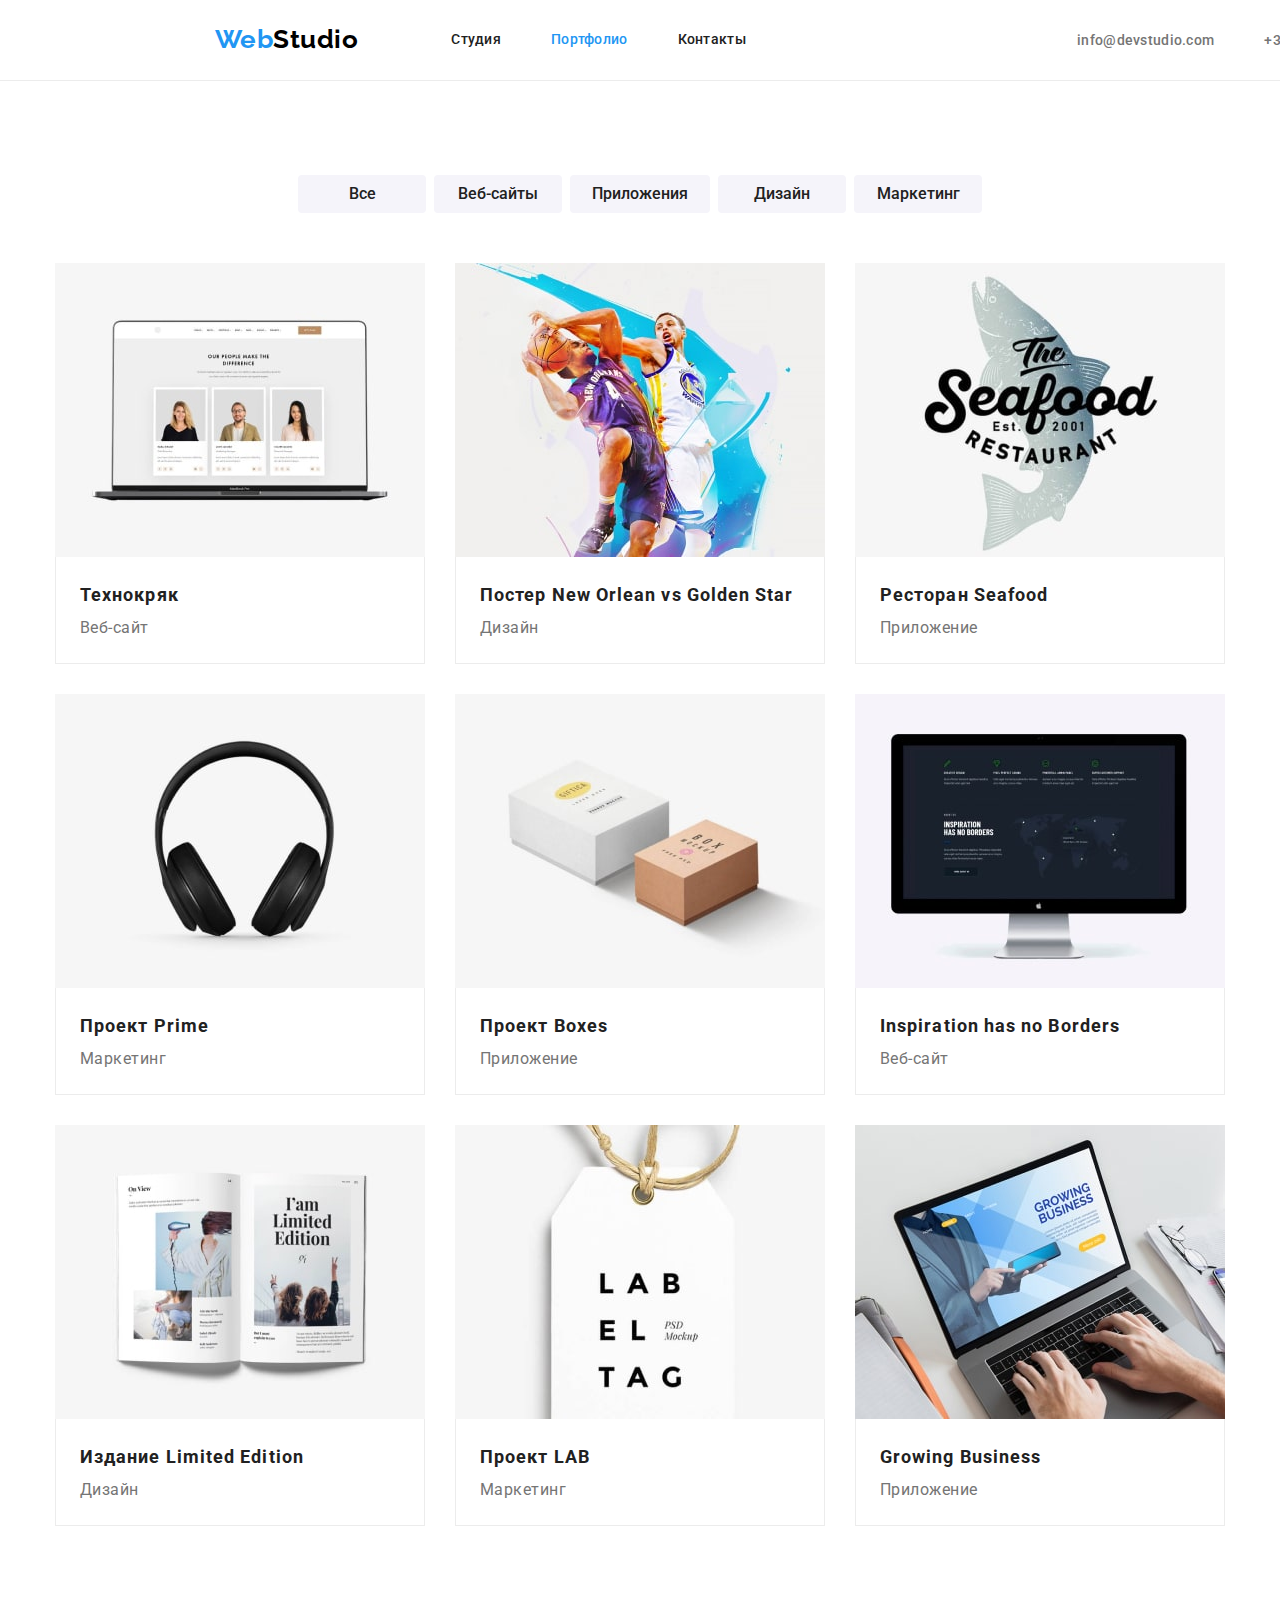
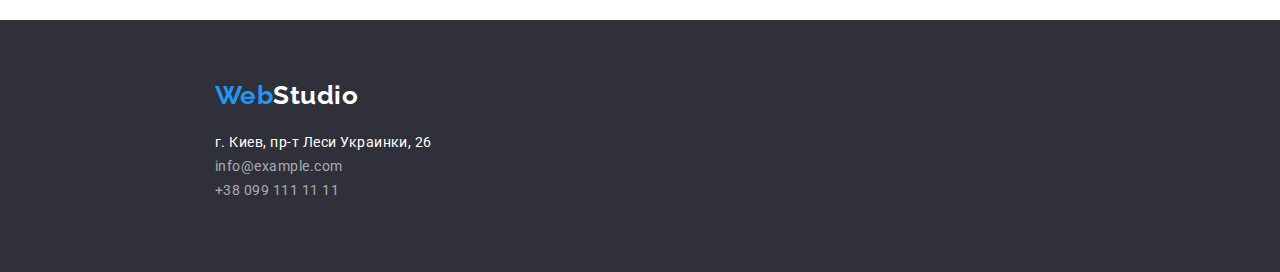
==== commit e08e1dbc: "Flexbox settings for portfolio.html" ====
--- a/portfolio.html
+++ b/portfolio.html
@@ -52,125 +52,167 @@
       <section class="section">
         <div class="container">
           <h1 class="hidden-element">Gallery</h1>
-          <ul class="list">
-            <li><button type="button" class="filter">Все</button></li>
-            <li><button type="button" class="filter">Веб-сайты</button></li>
-            <li><button type="button" class="filter">Приложения</button></li>
-            <li><button type="button" class="filter">Дизайн</button></li>
-            <li><button type="button" class="filter">Маркетинг</button></li>
-          </ul>
-
-          <ul class="list">
-            <li>
-              <a href="">
-                <img
-                  src="./images/portfolio/img1.jpg"
-                  alt="открыт вебсайт технокряк"
-                  width="370"
-                  height="294"
-                />
-                <h2 class="title">Технокряк</h2>
-                <p class="text">Веб-сайт</p>
-              </a>
-            </li>
-
-            <li>
-              <a href="">
-                <img
-                  src="./images/portfolio/img2.jpg"
-                  alt="два парня играют баскетбол"
-                  width="370"
-                  height="294"
-                />
-                <h2 class="title">Постер New Orlean vs Golden Star</h2>
-                <p class="text">Дизайн</p>
-              </a>
-            </li>
-
-            <li>
-              <a href="">
-                <img
-                  src="./images/portfolio/img3.jpg"
-                  alt="лого ресторана Seafood"
-                  width="370"
-                  height="294"
-                />
-                <h2 class="title">Ресторан Seafood</h2>
-                <p class="text">Приложение</p>
-              </a>
-            </li>
-
-            <li>
-              <a href="">
-                <img src="./images/portfolio/img4.jpg" alt="наушники" width="370" height="294" />
-                <h2 class="title">Проект Prime</h2>
-                <p class="text">Маркетинг</p>
-              </a>
-            </li>
-
-            <li>
-              <a href="">
-                <img
-                  src="./images/portfolio/img5.jpg"
-                  alt="две коробки лежит на столе"
-                  width="370"
-                  height="294"
-                />
-                <h2 class="title">Проект Boxes</h2>
-                <p class="text">Приложение</p>
-              </a>
-            </li>
-
-            <li>
-              <a href="">
-                <img
-                  src="./images/portfolio/img6.jpg"
-                  alt="большой компютерный монитор"
-                  width="370"
-                  height="294"
-                />
-                <h2 class="title">Inspiration has no Borders</h2>
-                <p class="text">Веб-сайт</p>
-              </a>
-            </li>
-
-            <li>
-              <a href="">
-                <img
-                  src="./images/portfolio/img7.jpg"
-                  alt="открытый журнал"
-                  width="370"
-                  height="294"
-                />
-                <h2 class="title">Издание Limited Edition</h2>
-                <p class="text">Дизайн</p>
-              </a>
-            </li>
-
-            <li>
-              <a href="">
-                <img
-                  src="./images/portfolio/img8.jpg"
-                  alt="бирочка на которой написано label tag"
-                  width="370"
-                  height="294"
-                />
-                <h2 class="title">Проект LAB</h2>
-                <p class="text">Маркетинг</p>
-              </a>
-            </li>
-
-            <li>
-              <a href="">
-                <img
-                  src="./images/portfolio/img9.jpg"
-                  alt="открыт компютер с вебсайтом"
-                  width="370"
-                  height="294"
-                />
-                <h2 class="title">Growing Business</h2>
-                <p class="text">Приложение</p>
-              </a>
+          <ul class="list buttons-filter">
+            <li class="item"><button type="button" class="filter">Все</button></li>
+            <li class="item"><button type="button" class="filter">Веб-сайты</button></li>
+            <li class="item"><button type="button" class="filter">Приложения</button></li>
+            <li class="item"><button type="button" class="filter">Дизайн</button></li>
+            <li class="item"><button type="button" class="filter">Маркетинг</button></li>
+          </ul>
+
+          <ul class="list card-set">
+            <li class="item">
+              <article class="cards">
+                <div class="cards-thumbnail">
+                  <a href="">
+                    <img
+                      src="./images/portfolio/img1.jpg"
+                      alt="открыт вебсайт технокряк"
+                      width="370"
+                    />
+                  </a>
+                </div>
+                <div class="cards-content">
+                  <h2 class="title">Технокряк</h2>
+                  <p class="text">Веб-сайт</p>
+                </div>
+              </article>
+            </li>
+
+            <li class="item">
+              <article class="cards">
+                <div class="cards-thumbnail">
+                  <a href="">
+                    <img
+                      src="./images/portfolio/img2.jpg"
+                      alt="два парня играют баскетбол"
+                      width="370"
+                    />
+                  </a>
+                </div>
+                <div class="cards-content">
+                  <h2 class="title">Постер New Orlean vs Golden Star</h2>
+                  <p class="text">Дизайн</p>
+                </div>
+              </article>
+            </li>
+
+            <li class="item">
+              <article class="cards">
+                <div class="cards-thumbnail">
+                  <a href="">
+                    <img
+                      src="./images/portfolio/img3.jpg"
+                      alt="лого ресторана Seafood"
+                      width="370"
+                    />
+                  </a>
+                </div>
+                <div class="cards-content">
+                  <h2 class="title">Ресторан Seafood</h2>
+                  <p class="text">Приложение</p>
+                </div>
+              </article>
+            </li>
+
+            <li class="item">
+              <article class="cards">
+                <div class="cards-thumbnail">
+                  <a href="">
+                    <img src="./images/portfolio/img4.jpg" alt="наушники" width="370" />
+                  </a>
+                </div>
+                <div class="cards-content">
+                  <h2 class="title">Проект Prime</h2>
+                  <p class="text">Маркетинг</p>
+                </div>
+              </article>
+            </li>
+
+            <li class="item">
+              <article class="cards">
+                <div class="cards-thumbnail">
+                  <a href="">
+                    <img
+                      src="./images/portfolio/img5.jpg"
+                      alt="две коробки лежит на столе"
+                      width="370"
+                    />
+                  </a>
+                </div>
+                <div class="cards-content">
+                  <h2 class="title">Проект Boxes</h2>
+                  <p class="text">Приложение</p>
+                </div>
+              </article>
+            </li>
+
+            <li class="item">
+              <article class="cards">
+                <div class="cards-thumbnail">
+                  <a href="">
+                    <img
+                      src="./images/portfolio/img6.jpg"
+                      alt="большой компютерный монитор"
+                      width="370"
+                    />
+                  </a>
+                </div>
+                <div class="cards-content">
+                  <h2 class="title">Inspiration has no Borders</h2>
+                  <p class="text">Веб-сайт</p>
+                </div>
+              </article>
+            </li>
+
+            <li class="item">
+              <article class="cards">
+                <div class="cards-thumbnail">
+                  <a href="">
+                    <img src="./images/portfolio/img7.jpg" alt="открытый журнал" width="370" />
+                  </a>
+                </div>
+                <div class="cards-content">
+                  <h2 class="title">Издание Limited Edition</h2>
+                  <p class="text">Дизайн</p>
+                </div>
+              </article>
+            </li>
+
+            <li class="item">
+              <article class="cards">
+                <div class="cards-thumbnail">
+                  <a href="">
+                    <img
+                      src="./images/portfolio/img8.jpg"
+                      alt="бирочка на которой написано label tag"
+                      width="370"
+                    />
+                  </a>
+                </div>
+                <div class="cards-content">
+                  <h2 class="title">Проект LAB</h2>
+                  <p class="text">Маркетинг</p>
+                </div>
+              </article>
+            </li>
+
+            <li class="item">
+              <article class="cards">
+                <div class="cards-thumbnail">
+                  <a href="">
+                    <img
+                      src="./images/portfolio/img9.jpg"
+                      alt="открыт компютер с вебсайтом"
+                      width="370"
+                    />
+                  </a>
+                </div>
+                <div class="cards-content">
+                  <h2 class="title">Growing Business</h2>
+                  <p class="text">Приложение</p>
+                </div>
+              </article>
             </li>
           </ul>
         </div>
--- a/css/styles.css
+++ b/css/styles.css
@@ -68,7 +68,11 @@
 
 /* Header */
 header {
-  border: 1px solid #ececec;
+  border: solid #ececec;
+  border-width: 0 0 1px 0;
+  margin-right: auto;
+  margin-left: auto;
+  width: 1600px;
 }
 
 .container {
@@ -78,7 +82,7 @@
   padding-left: 15px;
   padding-right: 15px;
 
-  outline: 2px solid tomato;
+  /* outline: 2px solid tomato; */
 }
 
 /* Main-Nav */
@@ -255,16 +259,17 @@
   display: flex;
 }
 
-.item * {
+/* .item * {
   outline: 2px solid tomato;
-}
+} */
 
 .team-list > .item + .item {
   margin-left: var(--margin-gap);
 }
 
 .card-content {
-  padding: 30px 59px 30px 60px;
+  padding: 30px;
+  text-align: center;
 }
 .team-name {
   margin-bottom: 10px;
@@ -338,6 +343,16 @@
 }
 
 /* Filter buttons */
+.buttons-filter {
+  display: flex;
+  justify-content: center;
+  margin-bottom: 50px;
+}
+
+.buttons-filter > .item + .item {
+  margin-left: 8px;
+}
+
 .filter {
   display: inline-block;
   min-width: 128px;
@@ -360,6 +375,29 @@
   color: var(--white-color);
 }
 
+/* Card-Set */
+
+.card-set {
+  display: flex;
+  flex-wrap: wrap;
+
+  margin-top: calc(-1 * var(--margin-gap));
+  margin-left: calc(-1 * var(--margin-gap));
+}
+
+.card-set > .item {
+  flex-basis: calc(100% / 3 - 30px);
+
+  margin-top: var(--margin-gap);
+  margin-left: var(--margin-gap);
+}
+
+.cards-content {
+  padding: 20px 24px;
+  border: solid #ececec;
+  border-width: 0 1px 1px 1px;
+}
+
 .title {
   color: var(--primary-text-color);
   font-weight: 700;
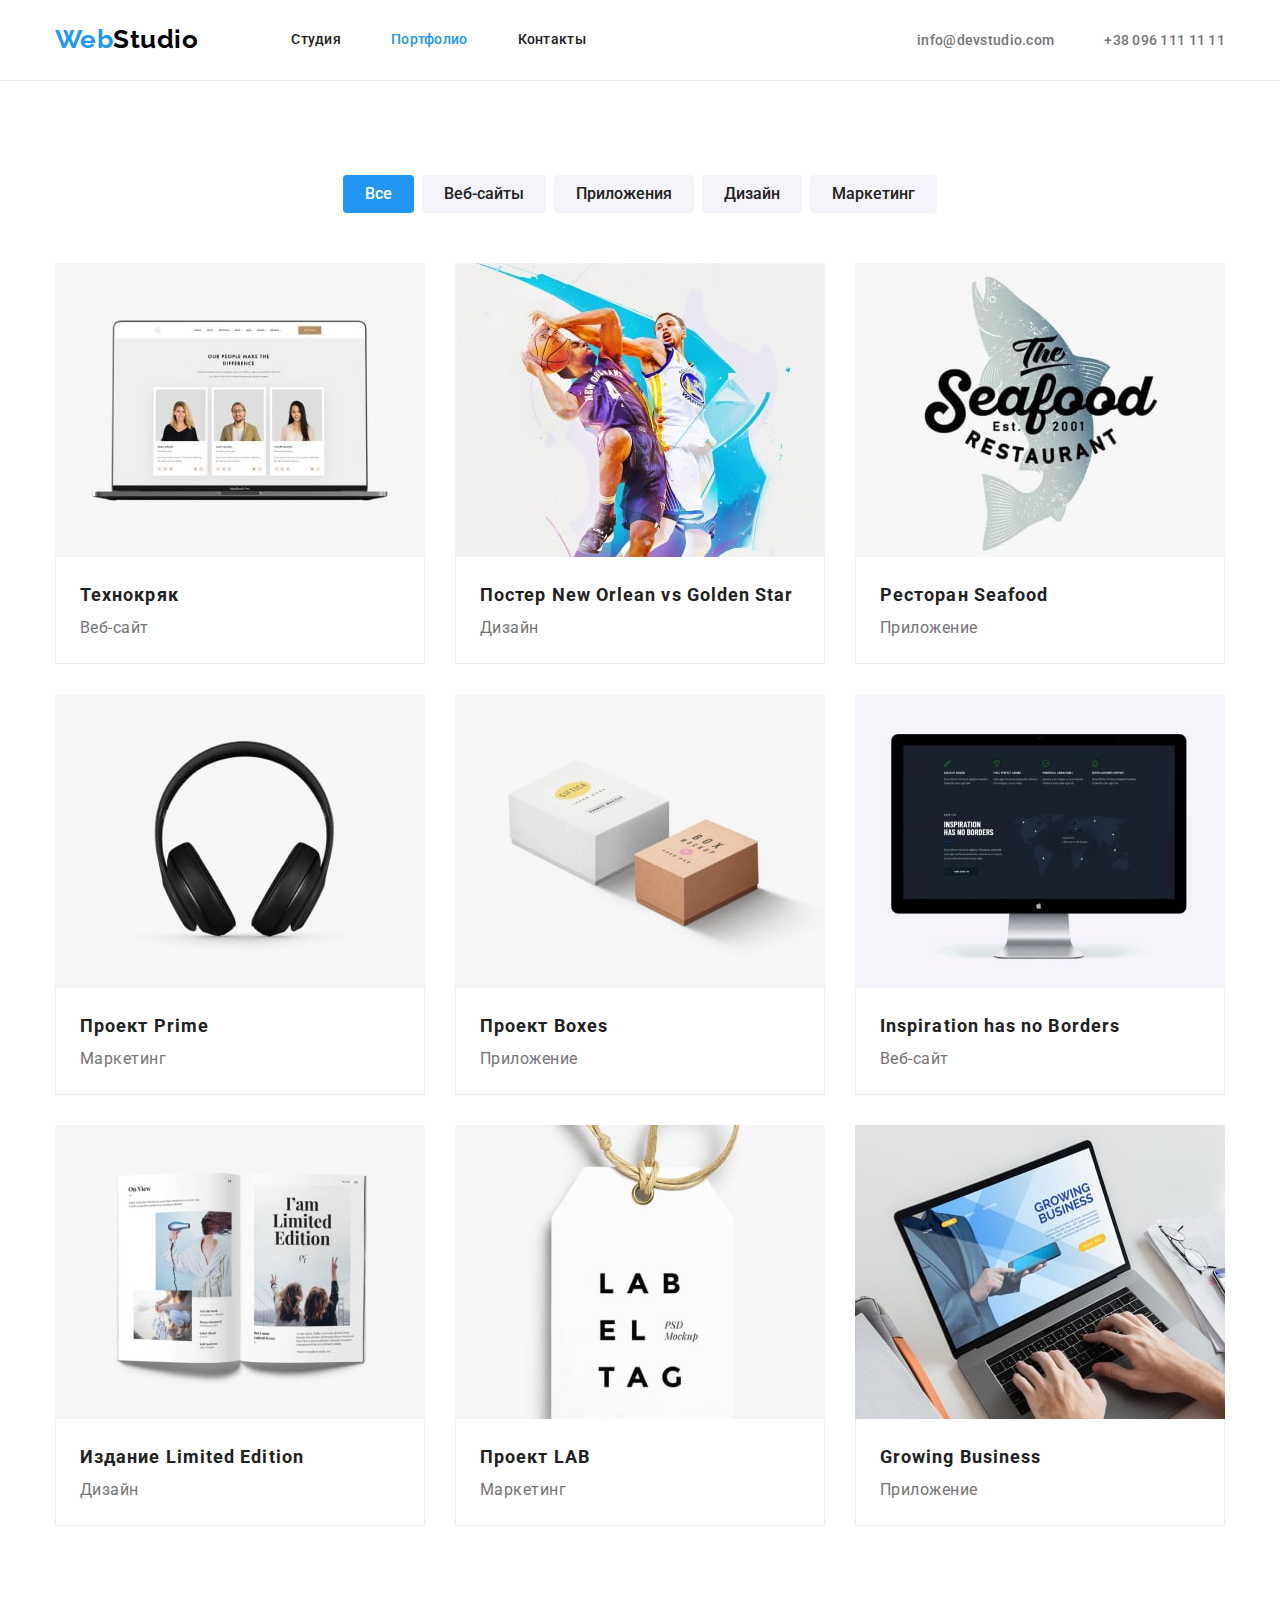
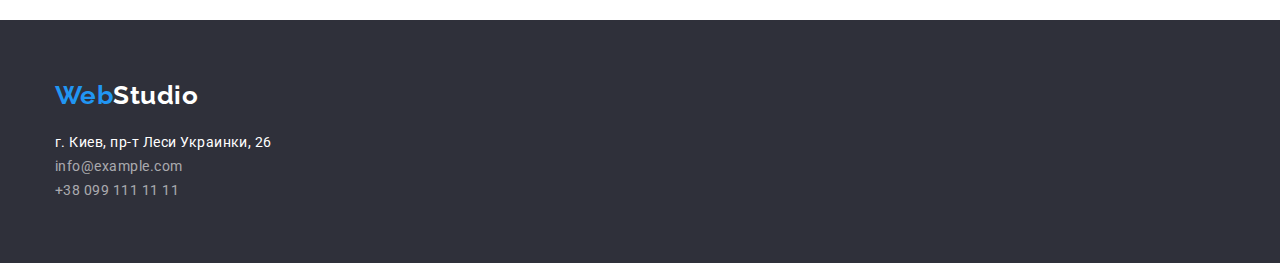
==== commit bee2013a: "Some edits of section hero and footer" ====
--- a/portfolio.html
+++ b/portfolio.html
@@ -53,7 +53,7 @@
         <div class="container">
           <h1 class="hidden-element">Gallery</h1>
           <ul class="list buttons-filter">
-            <li class="item"><button type="button" class="filter">Все</button></li>
+            <li class="item"><button type="button" class="filter current">Все</button></li>
             <li class="item"><button type="button" class="filter">Веб-сайты</button></li>
             <li class="item"><button type="button" class="filter">Приложения</button></li>
             <li class="item"><button type="button" class="filter">Дизайн</button></li>
@@ -221,25 +221,29 @@
 
     <!-- Footer -->
     <footer>
-      <div class="container bottom-address">
-        <p>
+      <div class="container">
+        <div>
           <a href="./" class="logo">Web<span class="bottom">Studio</span></a>
-        </p>
-        <address class="address">
-          <ul class="list">
-            <li>
-              <a
-                href="https://goo.gl/maps/MJPscDKZtw9Yv2bZ9"
-                class="address-location"
-                target="_blank"
-              >
-                г. Киев, пр-т Леси Украинки, 26
-              </a>
-            </li>
-            <li><a href="mailto:info@example.com" class="address-email"> info@example.com </a></li>
-            <li><a href="tel:+380991111111" class="address-number"> +38 099 111 11 11 </a></li>
-          </ul>
-        </address>
+        </div>
+        <div>
+          <address class="address">
+            <ul class="list">
+              <li>
+                <a
+                  href="https://goo.gl/maps/MJPscDKZtw9Yv2bZ9"
+                  class="address-location"
+                  target="_blank"
+                >
+                  г. Киев, пр-т Леси Украинки, 26
+                </a>
+              </li>
+              <li>
+                <a href="mailto:info@example.com" class="address-email"> info@example.com </a>
+              </li>
+              <li><a href="tel:+380991111111" class="address-number"> +38 099 111 11 11 </a></li>
+            </ul>
+          </address>
+        </div>
       </div>
     </footer>
   </body>
--- a/css/styles.css
+++ b/css/styles.css
@@ -72,7 +72,6 @@
   border-width: 0 0 1px 0;
   margin-right: auto;
   margin-left: auto;
-  width: 1600px;
 }
 
 .container {
@@ -152,14 +151,10 @@
 /* Hero */
 .hero {
   text-align: center;
-  width: 1600px;
-  height: 600px;
-  margin-left: auto;
-  margin-right: auto;
+  padding: 200px 0;
   background-color: var(--secondary-dark-bcg-color);
 }
 .hero-title {
-  padding: 200px 452px 30px 452px;
   color: var(--white-color);
   font-weight: 900;
   font-size: 44px;
@@ -180,6 +175,7 @@
   min-width: 200px;
   border-radius: 4px;
   padding: 10px 32px;
+  margin-top: var(--margin-gap);
 
   background-color: var(--accent-blue-color);
   color: var(--white-color);
@@ -222,6 +218,8 @@
   color: var(--secondary-text-color);
   font-size: 14px;
   line-height: 1.71;
+
+  margin-top: 10px;
 }
 
 .features-title {
@@ -267,6 +265,13 @@
   margin-left: var(--margin-gap);
 }
 
+.card {
+  background-color: var(--white-color);
+  box-shadow: 0px 1px 3px rgba(0, 0, 0, 0.12), 0px 1px 1px rgba(0, 0, 0, 0.14),
+    0px 2px 1px rgba(0, 0, 0, 0.2);
+  border-radius: 0px 0px 4px 4px;
+}
+
 .card-content {
   padding: 30px;
   text-align: center;
@@ -297,20 +302,10 @@
 
 /* Footer */
 footer {
+  padding: 60px 0;
   background-color: var(--secondary-dark-bcg-color);
-  margin-left: auto;
-  margin-right: auto;
-  width: 1600px;
-  height: 252px;
-}
-
-.bottom-address {
-  display: flex;
-  flex-direction: column;
-  align-content: center;
-  padding-top: 60px;
-  padding-bottom: 60px;
-}
+}
+
 .address {
   margin-top: 20px;
 }
@@ -348,6 +343,10 @@
   justify-content: center;
   margin-bottom: 50px;
 }
+.filter.current {
+  background-color: var(--accent-blue-color);
+  color: var(--white-color);
+}
 
 .buttons-filter > .item + .item {
   margin-left: 8px;
@@ -355,7 +354,6 @@
 
 .filter {
   display: inline-block;
-  min-width: 128px;
   border-radius: 4px;
   padding: 6px 22px;
 
